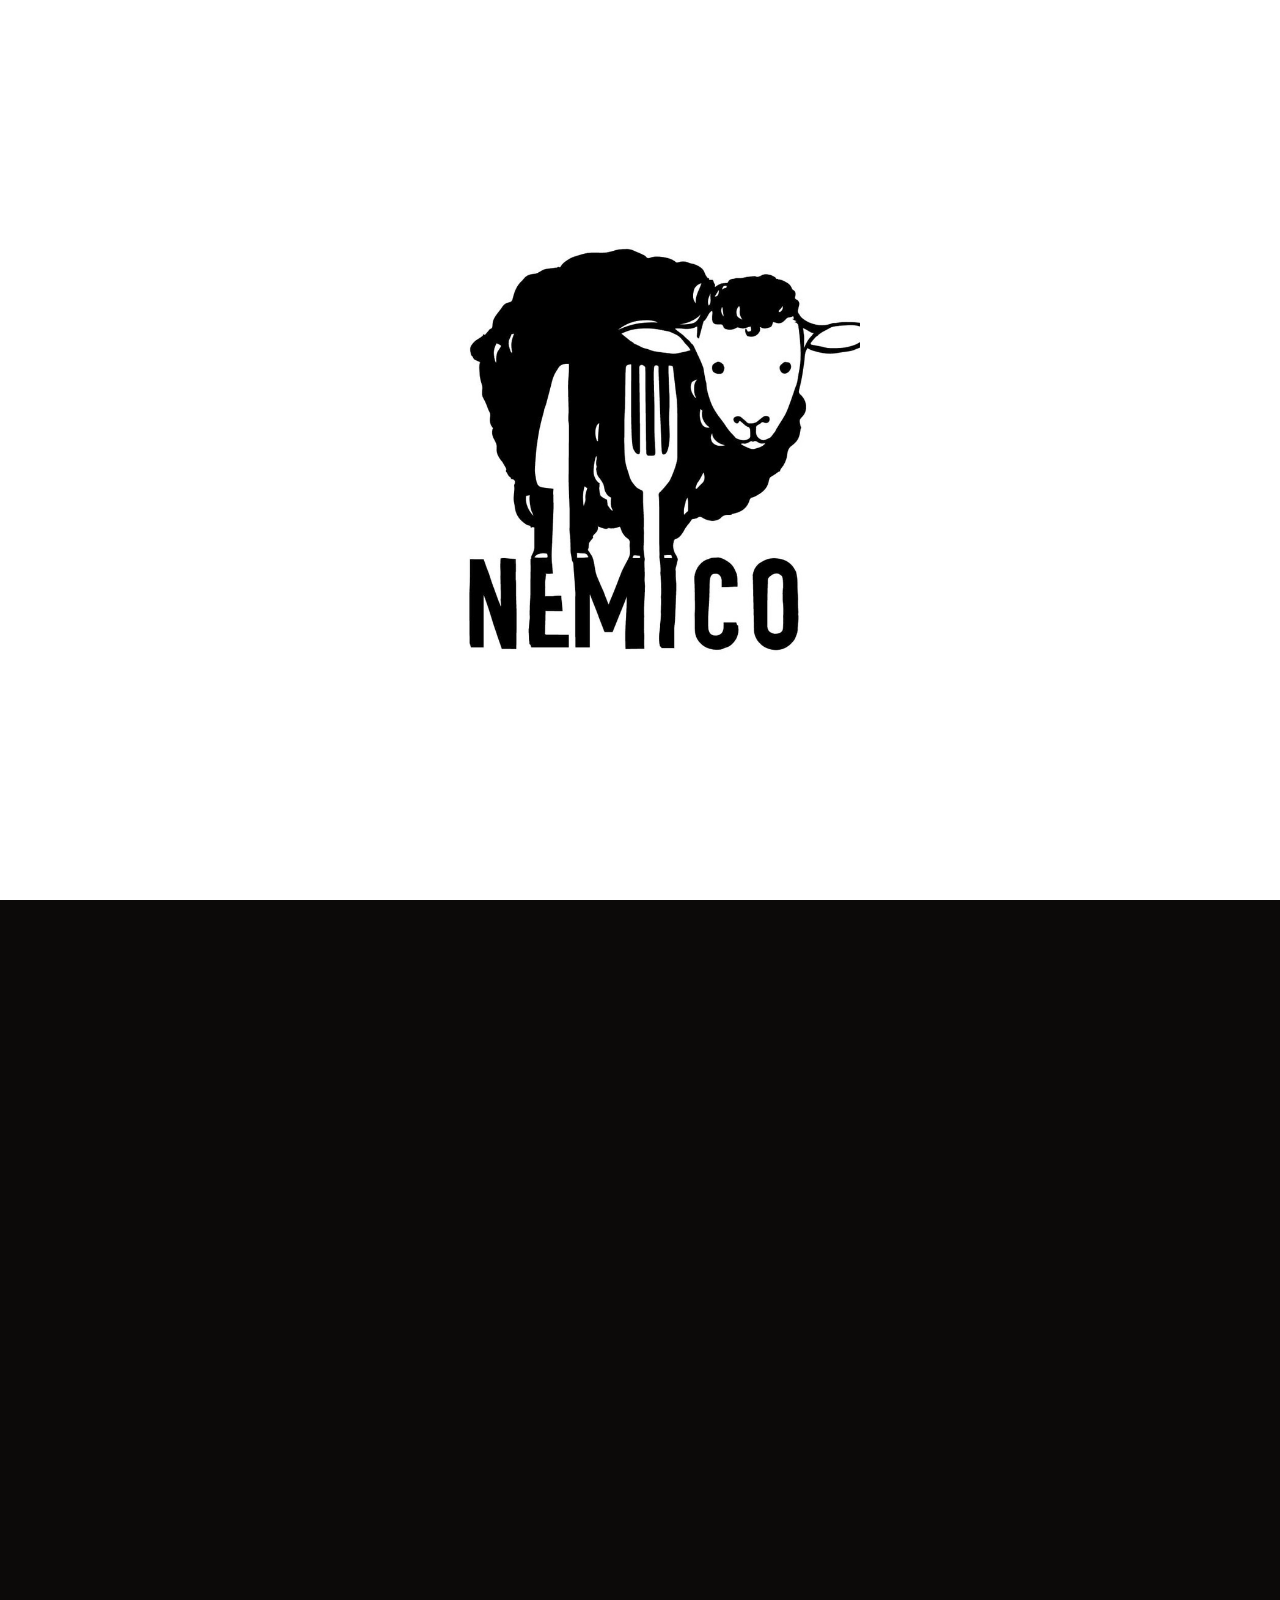
==== index.html @ 12a37dd4 "Limita orari prenotabili a 19:00-22:00 ogni 10 minuti Co-Authored-By: Claude Sonnet 5 <noreply@anthr" ====
<!DOCTYPE html>
<html lang="it" class="no-js">
<head>
<meta charset="UTF-8">
<meta name="viewport" content="width=device-width, initial-scale=1.0">
<title>Il Nemico · Trattoria e griglia a Cartigliano (VI)</title>
<meta name="description" content="Il Nemico, trattoria e bar a Cartigliano (VI). Carne alla griglia, arrosticini abruzzesi e il gin artigianale Ferrucchio. Via Torino 3.">
<meta property="og:title" content="Il Nemico · Cartigliano (VI)">
<meta property="og:description" content="Fuoco, carne e arrosticini abruzzesi. La trattoria Il Nemico a Cartigliano.">
<meta property="og:image" content="img/hero-tomahawk.jpg">
<meta property="og:type" content="website">
<meta name="theme-color" content="#0c0a09">
<link rel="icon" href="img/logo.jpg">
<link rel="preload" href="fonts/BebasNeue-Regular.woff2" as="font" type="font/woff2" crossorigin>
<link rel="preload" href="fonts/WorkSans-Variable.woff2" as="font" type="font/woff2" crossorigin>
<link rel="preload" href="img/hero-tomahawk.jpg" as="image" fetchpriority="high">
<link rel="preload" href="img/logo.jpg" as="image" fetchpriority="high">
<link rel="stylesheet" href="css/style.css">
<script defer src="libs/gsap.min.js"></script>
<script defer src="libs/ScrollTrigger.min.js"></script>
<script defer src="libs/lenis.min.js"></script>
<script defer src="js/main.js"></script>
<noscript><style>#preloader{display:none}[data-reveal],[data-reveal-group]>*{opacity:1 !important;transform:none !important}</style></noscript>
<!-- Orari, rating e conteggio recensioni verificati sulla scheda Google Business il 14/08/2026 -->
<script type="application/ld+json">
{
  "@context": "https://schema.org",
  "@type": "Restaurant",
  "name": "Il Nemico",
  "alternateName": "Bar da Fernando",
  "servesCuisine": "Griglia, carne, arrosticini abruzzesi",
  "telephone": "+39 0424 829984",
  "address": {
    "@type": "PostalAddress",
    "streetAddress": "Via Torino 3",
    "addressLocality": "Cartigliano",
    "postalCode": "36050",
    "addressRegion": "VI",
    "addressCountry": "IT"
  },
  "openingHoursSpecification": [
    { "@type": "OpeningHoursSpecification", "dayOfWeek": "Tuesday", "opens": "10:00", "closes": "21:00" },
    { "@type": "OpeningHoursSpecification", "dayOfWeek": ["Wednesday","Thursday","Friday","Saturday"], "opens": "10:00", "closes": "24:00" },
    { "@type": "OpeningHoursSpecification", "dayOfWeek": "Sunday", "opens": "11:00", "closes": "17:00" }
  ],
  "aggregateRating": {
    "@type": "AggregateRating",
    "ratingValue": "4.5",
    "reviewCount": "409"
  },
  "sameAs": [
    "https://www.instagram.com/lo_nemico/",
    "https://www.facebook.com/p/Trattoria-da-Fernando-100046448567103/"
  ]
}
</script>
</head>
<body>

<div id="preloader" aria-hidden="true">
  <div class="preloader-color"></div>
  <img class="preloader-logo" src="img/logo.jpg" alt="">
</div>
<script src="js/loader.js"></script>

<header class="site-header">
  <a class="brand" href="#top" aria-label="Il Nemico, home">
    <img src="img/logo.jpg" alt="Logo Il Nemico" width="38" height="38">
    <span class="brand-name">Il Nemico</span>
  </a>
  <button class="nav-toggle" aria-label="Apri menu" aria-expanded="false">
    <span></span><span></span><span></span>
  </button>
  <nav class="site-nav">
    <a href="#prenota">Prenota</a>
    <a href="#recensioni">Recensioni</a>
    <a href="#dove-siamo">Dove siamo</a>
    <a href="#ferrucchio">Ferrucchio Gin</a>
    <div class="site-nav-social">
      <a href="https://www.instagram.com/lo_nemico/" target="_blank" rel="noopener" aria-label="Instagram">
        <svg viewBox="0 0 24 24" aria-hidden="true"><path d="M12 2.2c3.2 0 3.6 0 4.9.07 1.2.06 2.4.32 3.3 1.2.9.9 1.16 2.1 1.22 3.3.06 1.3.07 1.7.07 4.9s0 3.6-.07 4.9c-.06 1.2-.32 2.4-1.22 3.3-.9.9-2.1 1.16-3.3 1.22-1.3.06-1.7.07-4.9.07s-3.6 0-4.9-.07c-1.2-.06-2.4-.32-3.3-1.22-.9-.9-1.16-2.1-1.22-3.3C2.5 15.6 2.5 15.2 2.5 12s0-3.6.07-4.9c.06-1.2.32-2.4 1.22-3.3.9-.9 2.1-1.16 3.3-1.22C8.4 2.2 8.8 2.2 12 2.2zm0 1.8c-3.14 0-3.5 0-4.74.07-1 .05-1.9.24-2.6.94-.7.7-.89 1.6-.94 2.6C3.6 8.5 3.6 8.86 3.6 12s0 3.5.07 4.74c.05 1 .24 1.9.94 2.6.7.7 1.6.89 2.6.94 1.24.06 1.6.07 4.74.07s3.5 0 4.74-.07c1-.05 1.9-.24 2.6-.94.7-.7.89-1.6.94-2.6.06-1.24.07-1.6.07-4.74s0-3.5-.07-4.74c-.05-1-.24-1.9-.94-2.6-.7-.7-1.6-.89-2.6-.94C15.5 4 15.14 4 12 4zm0 3.5a4.5 4.5 0 1 1 0 9 4.5 4.5 0 0 1 0-9zm0 1.8a2.7 2.7 0 1 0 0 5.4 2.7 2.7 0 0 0 0-5.4zm5.7-2a1.05 1.05 0 1 1-2.1 0 1.05 1.05 0 0 1 2.1 0z"/></svg>
      </a>
      <a href="https://www.facebook.com/p/Trattoria-da-Fernando-100046448567103/" target="_blank" rel="noopener" aria-label="Facebook">
        <svg viewBox="0 0 24 24" aria-hidden="true"><path d="M13.5 21.5v-8.2h2.75l.41-3.2h-3.16V8.02c0-.93.26-1.56 1.6-1.56h1.7V3.6c-.3-.04-1.3-.13-2.47-.13-2.44 0-4.12 1.49-4.12 4.22v2.4H7.5v3.2h2.72v8.2h3.28z"/></svg>
      </a>
    </div>
    <a class="btn btn-red" href="#prenota">Prenota</a>
  </nav>
</header>

<main id="top">

  <!-- ============ HERO + PRENOTAZIONE ============ -->
  <div class="hero-pin">
    <section class="hero">
      <div class="hero-layer hero-layer-a" aria-hidden="true"></div>

      <div class="hero-prenota" id="prenota">
        <div class="hero-prenota-head" data-reveal>
          <span class="eyebrow">Via Torino 3 · Cartigliano (VI)</span>
          <h1>Trattoria Il Nemico</h1>
          <p>Griglia viva, arrosticini abruzzesi, niente fronzoli. Solo sostanza, come dev'essere.</p>
        </div>

        <div class="hero-prenota-grid">
          <form class="prenota-form" data-reveal>
            <div class="field">
              <label for="f-nome">Nome e cognome</label>
              <input id="f-nome" name="Nome" type="text" required>
            </div>
            <div class="field">
              <label for="f-tel">Telefono</label>
              <input id="f-tel" name="Telefono" type="tel" required>
            </div>
            <div class="field">
              <label for="f-data">Data</label>
              <input id="f-data" name="Data" type="date" required>
            </div>
            <div class="field">
              <label for="f-ora">Ora</label>
              <select id="f-ora" name="Ora" required>
                <option value="" disabled selected>Scegli l'ora</option>
                <option value="19:00">19:00</option>
                <option value="19:10">19:10</option>
                <option value="19:20">19:20</option>
                <option value="19:30">19:30</option>
                <option value="19:40">19:40</option>
                <option value="19:50">19:50</option>
                <option value="20:00">20:00</option>
                <option value="20:10">20:10</option>
                <option value="20:20">20:20</option>
                <option value="20:30">20:30</option>
                <option value="20:40">20:40</option>
                <option value="20:50">20:50</option>
                <option value="21:00">21:00</option>
                <option value="21:10">21:10</option>
                <option value="21:20">21:20</option>
                <option value="21:30">21:30</option>
                <option value="21:40">21:40</option>
                <option value="21:50">21:50</option>
                <option value="22:00">22:00</option>
              </select>
            </div>
            <div class="field">
              <label for="f-persone">Numero di persone</label>
              <input id="f-persone" name="Persone" type="number" min="1" max="30" required>
            </div>
            <div class="field">
              <label>Preferenza tavolo</label>
              <div class="radio-row">
                <label><input type="radio" name="Preferenza tavolo" value="Dentro" checked> Dentro</label>
                <label><input type="radio" name="Preferenza tavolo" value="Fuori"> Fuori</label>
                <label><input type="radio" name="Preferenza tavolo" value="Indifferente"> Indifferente</label>
              </div>
            </div>
            <div class="field-full consent-field">
              <label class="consent-row">
                <input type="checkbox" name="Consenso privacy" value="Acconsento" required>
                <span>Acconsento al trattamento dei miei dati personali per la gestione della prenotazione, come indicato nella <a href="privacy.html" target="_blank" rel="noopener">Privacy Policy</a>.</span>
              </label>
            </div>
            <div class="field-full prenota-submit">
              <button class="btn btn-red" type="submit">Prenota su WhatsApp</button>
              <p class="prenota-hint">Si aprirà WhatsApp con il messaggio già scritto: dovrai solo premere Invia per confermare col titolare.</p>
              <p class="form-feedback" role="status" aria-live="polite"></p>
            </div>
          </form>

          <figure class="hero-prenota-photo" data-reveal>
            <img src="img/hero-prenota-bn.jpg" alt="Il Nemico alla griglia, tra fumo e brace" loading="lazy">
          </figure>
        </div>
      </div>
    </section>
  </div>

  <!-- ============ VIDEO TITOLARE ============ -->
  <section class="titolare-video" id="titolare-video" aria-label="Video del titolare de Il Nemico">
    <video src="video/titolare.mp4" controls playsinline preload="metadata" aria-label="Thomas, il titolare de Il Nemico, alla griglia"></video>
  </section>

  <!-- ============ LA NOSTRA SPECIALITÀ ============ -->
  <section class="section section-alt" id="specialita">
    <div class="wrap">
      <div class="section-head section-head-center" data-reveal>
        <h2>La nostra specialità</h2>
      </div>
    </div>
    <div class="specialita-cards">
      <figure class="spec-card fan-left">
        <img src="img/arrosticini-foil.jpg" alt="Arrosticini abruzzesi alla brace" loading="lazy">
        <figcaption>Arrosticini abruzzesi</figcaption>
      </figure>
      <figure class="spec-card spec-card-center">
        <img src="img/porchetta-crop.webp" alt="Porchetta servita da Il Nemico" loading="lazy">
        <figcaption>Porchetta</figcaption>
      </figure>
      <figure class="spec-card fan-right">
        <img src="img/bistecca.jpg" alt="Bistecca alla griglia da Il Nemico" loading="lazy">
        <figcaption>Bistecca alla griglia</figcaption>
      </figure>
    </div>
  </section>

  <div class="section-divider" aria-hidden="true"><span></span></div>

  <!-- ============ RECENSIONI ============ -->
  <section class="section section-alt" id="recensioni">
    <div class="wrap">
      <div class="section-head" data-reveal>
        <span class="eyebrow">Dicono di noi</span>
        <h2>Chi è venuto, non ha dubbi.</h2>
        <div class="rating-badges">
          <span class="rating-badge"><strong>4,5</strong> su Google</span>
          <span class="rating-badge rating-badge-count">409 recensioni su Google</span>
        </div>
      </div>
    </div>
    <div class="reviews-marquee">
      <div class="reviews-track" data-marquee-track>
        <article class="review-card">
          <div class="stars" aria-label="5 su 5">★★★★★</div>
          <p>Da Fernando si va da consapevoli. Cibo buono, servizio adeguato, locale semplice. Bella serata, arrosticini ottimi!</p>
          <div class="who">Paolo S.</div>
        </article>
        <article class="review-card">
          <div class="stars" aria-label="5 su 5">★★★★★</div>
          <p>Qualità prezzo ottima, carne buonissima, ambiente bello. Un po' spartano ma ha il suo fascino. Ci tornerò sicuramente.</p>
          <div class="who">Andrea Menegat</div>
        </article>
        <article class="review-card">
          <div class="stars" aria-label="5 su 5">★★★★★</div>
          <p>Un ambiente vintage, ma ciò che conta è la sostanza. Arrosticini di pecora ottimi e porchetta squisita!!! Un ottimo rapporto fra qualità e prezzo.</p>
          <div class="who">Mac Sceolan</div>
        </article>
        <article class="review-card">
          <div class="stars" aria-label="4 su 5">★★★★☆</div>
          <p>Personale molto gentile e servizio veloce. Arrosticini davvero fenomenali, carne e contorni di qualità e cotti magistralmente.</p>
          <div class="who">Lady Daryo</div>
        </article>
        <article class="review-card">
          <div class="stars" aria-label="5 su 5">★★★★★</div>
          <p>Cibo ottimo, cucinato a regola d'arte, arrosticini speciali. Ambiente senza pretese, semplice. Da provare.</p>
          <div class="who">Veronica Frasca</div>
        </article>
        <article class="review-card">
          <div class="stars" aria-label="5 su 5">★★★★★</div>
          <p>Arrosticini favolosi e ottima porchetta, tutte specialità abruzzesi, il tutto accompagnato da un rabosello fantastico.</p>
          <div class="who">Antonio Andretta</div>
        </article>
        <article class="review-card">
          <div class="stars" aria-label="5 su 5">★★★★★</div>
          <p>Da Fernando, «il nemico»: gustosi arrosticini abruzzesi e squisita porchetta! Fernando è diventato un'icona per la sua simpatia, simbolo dell'integrazione culturale e della buona cucina tipica.</p>
          <div class="who">Attilio Esposito</div>
        </article>
        <article class="review-card">
          <div class="stars" aria-label="4 su 5">★★★★☆</div>
          <p>Ottimi arrosticini direttamente dall'Abruzzo. Da esperto in materia mi hanno pienamente soddisfatto. Buone anche le bruschette per antipasto.</p>
          <div class="who">Riccardo Bonotto</div>
        </article>
      </div>
    </div>
  </section>

  <!-- ============ DOVE SIAMO ============ -->
  <section class="section section-alt" id="dove-siamo">
    <div class="wrap">
      <div class="section-head section-head-center" data-reveal>
        <span class="eyebrow">Dove siamo</span>
        <h2>Vieni a trovarci.</h2>
      </div>
      <div class="dovesiamo-grid">
        <div class="dovesiamo-info" data-reveal>
          <div>
            <ul class="contact-list">
              <li><span>Dove</span><span>Via Torino 3 · 36050 Cartigliano (VI)</span></li>
              <li><span>Telefono</span><span><a href="tel:+390424829984">0424 829984</a></span></li>
              <li><span>Cellulare</span><span><a href="tel:+393472417355">347 241 7355</a></span></li>
            </ul>
            <!-- Orari verificati sulla scheda Google Business il 14/08/2026. Il sabato di Ferragosto Google segnala "l'orario può variare": normale variazione da singola festività, non riflessa negli orari standard qui sotto. -->
            <ul class="hours-list">
              <li class="closed"><span>Lunedì</span><span>Chiuso</span></li>
              <li><span>Martedì</span><span>10:00–21:00</span></li>
              <li><span>Mercoledì – Sabato</span><span>10:00–24:00</span></li>
              <li><span>Domenica</span><span>11:00–17:00</span></li>
            </ul>
          </div>
          <div class="dovesiamo-social">
            <span class="dovesiamo-social-label">Seguici sui social</span>
            <div class="dovesiamo-social-links">
              <a class="social-link" href="https://www.instagram.com/lo_nemico/" target="_blank" rel="noopener">
                <svg viewBox="0 0 24 24" aria-hidden="true"><path d="M12 2.2c3.2 0 3.6 0 4.9.07 1.2.06 2.4.32 3.3 1.2.9.9 1.16 2.1 1.22 3.3.06 1.3.07 1.7.07 4.9s0 3.6-.07 4.9c-.06 1.2-.32 2.4-1.22 3.3-.9.9-2.1 1.16-3.3 1.22-1.3.06-1.7.07-4.9.07s-3.6 0-4.9-.07c-1.2-.06-2.4-.32-3.3-1.22-.9-.9-1.16-2.1-1.22-3.3C2.5 15.6 2.5 15.2 2.5 12s0-3.6.07-4.9c.06-1.2.32-2.4 1.22-3.3.9-.9 2.1-1.16 3.3-1.22C8.4 2.2 8.8 2.2 12 2.2zm0 1.8c-3.14 0-3.5 0-4.74.07-1 .05-1.9.24-2.6.94-.7.7-.89 1.6-.94 2.6C3.6 8.5 3.6 8.86 3.6 12s0 3.5.07 4.74c.05 1 .24 1.9.94 2.6.7.7 1.6.89 2.6.94 1.24.06 1.6.07 4.74.07s3.5 0 4.74-.07c1-.05 1.9-.24 2.6-.94.7-.7.89-1.6.94-2.6.06-1.24.07-1.6.07-4.74s0-3.5-.07-4.74c-.05-1-.24-1.9-.94-2.6-.7-.7-1.6-.89-2.6-.94C15.5 4 15.14 4 12 4zm0 3.5a4.5 4.5 0 1 1 0 9 4.5 4.5 0 0 1 0-9zm0 1.8a2.7 2.7 0 1 0 0 5.4 2.7 2.7 0 0 0 0-5.4zm5.7-2a1.05 1.05 0 1 1-2.1 0 1.05 1.05 0 0 1 2.1 0z"/></svg>
                @lo_nemico
              </a>
              <a class="social-link" href="https://www.facebook.com/p/Trattoria-da-Fernando-100046448567103/" target="_blank" rel="noopener">
                <svg viewBox="0 0 24 24" aria-hidden="true"><path d="M13.5 21.5v-8.2h2.75l.41-3.2h-3.16V8.02c0-.93.26-1.56 1.6-1.56h1.7V3.6c-.3-.04-1.3-.13-2.47-.13-2.44 0-4.12 1.49-4.12 4.22v2.4H7.5v3.2h2.72v8.2h3.28z"/></svg>
                Trattoria da Fernando
              </a>
            </div>
          </div>
        </div>
        <a class="map-shape" data-reveal href="https://www.google.com/maps/search/?api=1&query=Via+Torino+3,+36050+Cartigliano+VI" target="_blank" rel="noopener" aria-label="Apri la posizione de Il Nemico su Google Maps">
          <iframe
            src="https://maps.google.com/maps?q=Via+Torino+3,+36050+Cartigliano+VI&z=17&output=embed"
            title="Il Nemico a Cartigliano"
            loading="lazy"
            referrerpolicy="no-referrer-when-downgrade"
            aria-hidden="true"
            tabindex="-1"></iframe>
        </a>
      </div>
    </div>
  </section>

  <!-- ============ FERRUCCHIO GIN ============ -->
  <section class="section ferrucchio" id="ferrucchio">
    <div class="wrap ferrucchio-grid">
      <div class="ferrucchio-copy" data-reveal>
        <span class="eyebrow">Prodotto della casa</span>
        <h2>Ferrucchio Gin</h2>
        <p class="ferrucchio-tagline">Accendi il tuo desiderio.</p>
        <p>Il Gin dall'animo d'acciaio. Nato nel 2019 dalla passione di Thomas, il titolare de Il Nemico: un gin artigianale pensato per chi non si accontenta.</p>
        <p>Disponibile in bottiglia e in lattina pronta da bere, Gin Tonic già miscelato per chi ha fretta e non vuole rinunciare al gusto.</p>
        <div class="ferrucchio-badges">
          <span>EST. 2019</span>
          <span>Gin artigianale</span>
          <span>Anche in lattina</span>
        </div>
      </div>
      <figure class="ferrucchio-hero" data-reveal>
        <img src="img/ferrucchio-titolare-bn.jpg" alt="Thomas, il titolare de Il Nemico, con una bottiglia di gin Ferrucchio" loading="lazy">
      </figure>
    </div>
    <div class="wrap">
      <div class="ferrucchio-gallery">
        <div class="ferrucchio-gallery-row ferrucchio-gallery-row--top" data-reveal-group>
          <figure><img src="img/ferrucchio-giardino.jpg" alt="Gin Ferrucchio in giardino" loading="lazy"></figure>
          <figure><img src="img/ferrucchio-venezia.jpg" alt="Gin Ferrucchio a Venezia" loading="lazy"></figure>
          <figure><img src="img/ferrucchio-spiaggia.jpg" alt="Gin Ferrucchio in spiaggia" loading="lazy"></figure>
        </div>
        <div class="ferrucchio-gallery-row ferrucchio-gallery-row--bottom" data-reveal-group>
          <figure><img src="img/ferrucchio-tramonto.jpg" alt="Gin Ferrucchio al tramonto" loading="lazy"></figure>
          <figure><img src="img/ferrucchio-legno.jpg" alt="Dettaglio bottiglia Ferrucchio su legno" loading="lazy"></figure>
        </div>
      </div>
    </div>
  </section>

</main>

<!-- ============ FOOTER ============ -->
<footer class="site-footer">
  <div class="wrap">
    <div class="footer-grid">
      <a class="brand" href="#top">
        <img src="img/logo.jpg" alt="Il Nemico" width="48" height="48" loading="lazy">
      </a>
      <div class="footer-info">
        <strong>Il Nemico</strong><br>
        Via Torino 3 · 36050 Cartigliano (VI)<br>
        <a href="tel:+390424829984">0424 829984</a> · <a href="tel:+393472417355">347 241 7355</a>
      </div>
      <div class="footer-social">
        <a href="https://www.instagram.com/lo_nemico/" target="_blank" rel="noopener">Instagram</a>
        <a href="https://www.facebook.com/p/Trattoria-da-Fernando-100046448567103/" target="_blank" rel="noopener">Facebook</a>
      </div>
    </div>
    <div class="footer-legal">
      <span>Bar da Fernando di Tobioli Thomas</span>
      <span>P.IVA 04217860248</span>
      <span>Sede legale: Via Torino 3 · 36050 Cartigliano (VI)</span>
    </div>
    <div class="footer-bottom">
      <span>© Il Nemico · Cartigliano (VI)</span>
      <span>Trattoria, griglia e Ferrucchio Gin</span>
      <a href="privacy.html">Privacy Policy</a>
    </div>
  </div>
</footer>

</body>
</html>
---- css/style.css ----
/* ============================================================
   IL NEMICO — Cartigliano (VI)
   ============================================================ */

@font-face {
  font-family: 'Bebas Neue';
  src: url('../fonts/BebasNeue-Regular.woff2') format('woff2');
  font-weight: 400;
  font-style: normal;
  font-display: swap;
}
@font-face {
  font-family: 'Work Sans';
  src: url('../fonts/WorkSans-Variable.woff2') format('woff2');
  font-weight: 400;
  font-style: normal;
  font-display: swap;
}
@font-face {
  font-family: 'Work Sans';
  src: url('../fonts/WorkSans-Variable.woff2') format('woff2');
  font-weight: 500;
  font-style: normal;
  font-display: swap;
}
@font-face {
  font-family: 'Work Sans';
  src: url('../fonts/WorkSans-Variable.woff2') format('woff2');
  font-weight: 600;
  font-style: normal;
  font-display: swap;
}
@font-face {
  font-family: 'Work Sans';
  src: url('../fonts/WorkSans-Variable.woff2') format('woff2');
  font-weight: 700;
  font-style: normal;
  font-display: swap;
}

:root{
  --bg:#0c0a09;
  --bg-2:#161210;
  --bg-3:#1e1714;
  --ink:#f3ece2;
  --ink-dim:#b6aa9e;
  --red:#7a2420;
  --red-deep:#54180f;
  --red-bright:#a8362c;
  --gold:#b9925f;
  --gold-dim:#8a6c47;
  --line: rgba(243,236,226,.12);
  --display: 'Bebas Neue', 'Arial Narrow', sans-serif;
  --body: 'Work Sans', system-ui, sans-serif;
  --ease: cubic-bezier(.16,.84,.44,1);
}

*, *::before, *::after{ box-sizing: border-box; }
html{ scroll-behavior: auto; }
html.no-js .js-only{ display:none; }

body{
  margin:0;
  background: var(--bg);
  color: var(--ink);
  font-family: var(--body);
  font-weight: 400;
  line-height: 1.5;
  -webkit-font-smoothing: antialiased;
  overflow-x: hidden;
}

html.is-loading, html.is-loading body{ overflow: hidden; height: 100%; }

img, video{ max-width:100%; display:block; }
a{ color: inherit; text-decoration: none; }
ul{ list-style:none; margin:0; padding:0; }
h1,h2,h3,p{ margin:0; }

.wrap{
  width: min(1160px, 92vw);
  margin: 0 auto;
}

h1, h2, h3, .display{
  font-family: var(--display);
  font-weight: 400;
  letter-spacing: .01em;
  line-height: .96;
  text-transform: uppercase;
}

.eyebrow{
  display:inline-block;
  font-family: var(--body);
  font-weight: 600;
  font-size: .78rem;
  letter-spacing: .16em;
  text-transform: uppercase;
  color: var(--gold);
  margin-bottom: .9em;
}

.section{ padding: clamp(4.5rem, 9vw, 8rem) 0; position: relative; }
.section-alt{ background: var(--bg-2); }

.section-head{ max-width: 46rem; margin-bottom: clamp(2rem, 5vw, 3.5rem); }
.section-head-center{ margin-left:auto; margin-right:auto; text-align:center; }
.section-head h2{ font-size: clamp(2.2rem, 5.5vw, 3.6rem); }
.section-head p{ color: var(--ink-dim); margin-top: .8em; font-size: 1.05rem; }

/* ============ BOTTONI ============ */
.btn{
  display:inline-flex;
  align-items:center;
  gap:.5em;
  padding: .95em 1.8em;
  border-radius: 999px;
  font-family: var(--body);
  font-weight: 600;
  font-size: .95rem;
  letter-spacing: .02em;
  border: 1px solid var(--line);
  color: var(--ink);
  transition: transform .35s var(--ease), background-color .35s var(--ease), border-color .35s var(--ease);
}
.btn:hover{ transform: translateY(-2px); border-color: var(--ink-dim); }
.btn-red{
  background: var(--red);
  border-color: var(--red);
}
.btn-red:hover{ background: var(--red-bright); border-color: var(--red-bright); }

/* ============ PRELOADER ============ */
#preloader{
  position: fixed; inset:0; z-index: 999;
  display:flex; align-items:center; justify-content:center;
  background: var(--bg);
  transition: opacity .6s var(--ease), visibility .6s var(--ease);
}
#preloader.is-hidden{ opacity:0; visibility:hidden; pointer-events:none; }
.preloader-color{
  position:absolute; inset:0;
  background-color: var(--red-deep);
}
.preloader-logo{
  position:relative;
  width: min(88vw, 440px);
  height: auto;
  mix-blend-mode: multiply;
}
html.no-js #preloader{ display:none; }

/* ============ HEADER ============ */
.site-header{
  position: fixed; top:0; left:0; right:0; z-index: 60;
  display:flex; align-items:center; justify-content:space-between;
  padding: 1.1rem clamp(1.2rem, 4vw, 3rem);
  background: linear-gradient(to bottom, rgba(12,10,9,.85), transparent);
}
.brand{ display:flex; align-items:center; gap:.6em; }
.brand img{ width:38px; height:38px; border-radius:50%; }
.brand-name{ font-family: var(--display); font-size:1.35rem; letter-spacing:.03em; }

.nav-toggle{
  display:none; flex-direction:column; gap:5px;
  background:none; border:0; cursor:pointer; z-index:70;
}
.nav-toggle span{ width:24px; height:2px; background: var(--ink); }

.site-nav{ display:flex; align-items:center; gap: clamp(1rem, 2.4vw, 1.8rem); }
.site-nav a{
  font-size: .88rem; font-weight:600; letter-spacing:.03em;
  color: var(--ink-dim);
  transition: color .3s var(--ease);
}
.site-nav a:hover{ color: var(--ink); }
.site-nav .btn{ padding:.7em 1.4em; font-size:.85rem; }
.site-nav-social{ display:flex; align-items:center; gap: .9rem; }
.site-nav-social a{ display:flex; color: var(--ink-dim); }
.site-nav-social a:hover{ color: var(--ink); }
.site-nav-social svg{ width:18px; height:18px; fill:currentColor; }

/* ============ HERO + PRENOTAZIONE ============ */
.hero-pin{ position: relative; overflow: hidden; }
.hero{
  position: relative; width:100%;
  overflow:hidden;
}
.hero-layer{
  position:absolute; inset:0;
  background-size: cover; background-position: center;
}
.hero-layer-a{ background-image: url('../img/hero-tomahawk.jpg'); }

.hero-prenota{
  position:relative; z-index:2;
  padding: clamp(7rem, 14vw, 9rem) clamp(1.2rem, 4vw, 3rem) clamp(4rem, 9vw, 6.5rem);
}
.hero-prenota::before{
  content:'';
  position:absolute; inset:0;
  background: linear-gradient(180deg, rgba(12,10,9,.9) 0%, rgba(12,10,9,.6) 35%, rgba(12,10,9,.93) 100%);
}
.hero-prenota-head{ position:relative; max-width: 46rem; margin: 0 auto clamp(2rem, 5vw, 3rem); text-align:center; }
.hero-prenota-head .eyebrow{ color: var(--gold); }
.hero-prenota-head h1{ font-size: clamp(2rem, 5vw, 3.2rem); color: var(--ink); }
.hero-prenota-head p{ color: var(--ink-dim); margin: 1em auto 0; max-width: 30rem; }
.hero-prenota-grid{
  position:relative;
  max-width: 1160px; margin: 0 auto;
  display:grid; grid-template-columns: minmax(0,1.15fr) minmax(0,.85fr); gap: clamp(2rem, 5vw, 3.5rem);
  align-items:stretch;
}
.hero-prenota-photo{ border-radius: 20px; overflow:hidden; margin:0; }
.hero-prenota-photo img{ width:100%; height:100%; object-fit: cover; }

form.prenota-form[hidden]{ display:none; }
form.prenota-form{
  display:grid; grid-template-columns: 1fr 1fr; gap: 1.1rem;
  min-width:0; width:100%;
  background: rgba(22,18,16,.55);
  backdrop-filter: blur(16px);
  -webkit-backdrop-filter: blur(16px);
  border: 1px solid var(--red);
  border-top: 2px solid var(--red);
  border-radius: 20px;
  padding: clamp(1.6rem, 3.4vw, 2.6rem);
  box-shadow: 0 24px 60px -24px rgba(0,0,0,.7);
}
.field{ display:flex; flex-direction:column; gap:.5em; min-width:0; }
.field-full{ grid-column: 1 / -1; }
.field input:not([type="radio"]):not([type="checkbox"]), .field select, .field textarea{ width:100%; max-width:100%; }
.field label{ font-size:.82rem; font-weight:800; letter-spacing:.04em; color: var(--ink); text-transform: uppercase; }
.field input:not([type="radio"]):not([type="checkbox"]), .field select, .field textarea{
  background: rgba(12,10,9,.55);
  border: 1px solid var(--red);
  border-radius: 10px;
  padding: .8em .9em;
  color: var(--ink);
  font-family: var(--body);
  font-size: .98rem;
  transition: border-color .25s var(--ease), background .25s var(--ease);
}
.field input:focus, .field select:focus, .field textarea:focus{
  outline: none; border-color: var(--gold); background: rgba(12,10,9,.75);
}
.field textarea{ resize: vertical; min-height: 5em; }
.radio-row{ display:flex; flex-wrap:wrap; row-gap:.6em; column-gap: 1.4em; margin-top:.2em; }
.radio-row label{
  display:flex; align-items:center; gap:.5em;
  font-size:.92rem; font-weight:500; text-transform:none; color: var(--ink);
}
.radio-row input[type="radio"]{
  width:1.05em; height:1.05em; flex:none; margin:0; accent-color: var(--gold);
}
.consent-field{ margin-top:.2em; }
.consent-row{
  display:flex; align-items:flex-start; gap:.7em;
  font-size: .84rem; font-weight:500; text-transform:none;
  color: var(--ink-dim); line-height:1.5; cursor:pointer;
}
.consent-row input[type="checkbox"]{
  width:1.15em; height:1.15em; flex:none; margin:.15em 0 0; accent-color: var(--gold);
}
.consent-row a{ color: var(--gold); text-decoration: underline; text-underline-offset: .2em; }
.consent-row a:hover{ color: var(--red-bright); }
.prenota-submit{
  display:flex; flex-direction:column; align-items:flex-start; gap:.6em;
}
.prenota-hint{
  color: var(--ink-dim); font-size:.84rem; font-weight:500; line-height:1.5;
}
/* ============ RECENSIONI ============ */
.rating-badges{ display:flex; flex-wrap:wrap; gap:.7em; margin-top: 1em; }
.rating-badge{
  display:inline-flex; align-items:center; gap:.4em;
  border:1px solid var(--line); border-radius:999px;
  padding:.5em 1em; font-size:.85rem; color: var(--ink-dim);
}
.rating-badge strong{ color: var(--gold); font-family: var(--display); font-size:1.1rem; }

.reviews-marquee{
  overflow:hidden;
  padding: .5rem 0;
  mask-image: linear-gradient(to right, transparent, black 6%, black 94%, transparent);
  -webkit-mask-image: linear-gradient(to right, transparent, black 6%, black 94%, transparent);
}
.reviews-track{
  display:flex; gap: 1.2rem;
  width: max-content;
  will-change: transform;
}
.review-card{
  width: min(78vw, 340px);
  flex: none;
  background: var(--bg-2);
  border: 1px solid var(--line);
  border-radius: 16px;
  padding: 1.6rem;
}
.review-card .stars{ color: var(--gold); letter-spacing:.1em; font-size: .95rem; }
.review-card p{ margin-top: .9em; color: var(--ink); font-size: .96rem; line-height:1.55; }
.review-card .who{ margin-top: 1em; font-size:.82rem; color: var(--ink-dim); font-weight:600; }

/* ============ VIDEO TITOLARE ============ */
.titolare-video{
  background: var(--bg);
  padding: clamp(2rem, 5vw, 3.5rem) clamp(1.2rem, 4vw, 3rem);
  display:flex; justify-content:center;
}
.titolare-video video{
  width:auto; max-width:100%;
  height: min(98vh, 896px);
  max-height: 98vh;
  border-radius: 20px;
  background:#000;
  box-shadow: 0 30px 80px -30px rgba(0,0,0,.75);
}
@media (max-width: 700px){
  .titolare-video{ padding:0; }
  .titolare-video video{
    width:100vw; max-width:100vw;
    height:100svh; max-height:none;
    object-fit: cover;
    border-radius:0; box-shadow:none;
  }
}

/* ============ LA NOSTRA SPECIALITÀ ============ */
.specialita-cards{
  display:flex; justify-content:center; align-items:flex-start;
  gap: clamp(1.2rem, 3.4vw, 2.6rem);
  flex-wrap:wrap;
  margin-top: clamp(2rem, 5vw, 3rem);
  position:relative; z-index:1;
}
.spec-card{
  background: var(--bg-3);
  padding: 10px 10px 0;
  border: 1px solid var(--line);
  border-radius: 14px;
  overflow:hidden;
  box-shadow: 0 18px 44px rgba(0,0,0,.45);
  width: min(320px, 62vw);
  transition: transform .45s cubic-bezier(.34,1.56,.64,1), box-shadow .45s ease;
}
.spec-card img{ width:100%; border-radius: 8px; aspect-ratio: 3/4; object-fit:cover; display:block; }
.spec-card figcaption{
  font-family: var(--display);
  letter-spacing: .02em;
  text-transform: uppercase;
  font-size: 1.15rem;
  text-align:center;
  padding: .75em 0;
  color: var(--gold);
}
.spec-card-center{ margin-top: 34px; }
.spec-card:hover{ transform: scale(1.05) rotate(0deg) !important; box-shadow: 0 26px 60px rgba(0,0,0,.6); z-index:2; }

/* ============ DIVISORE TRATTEGGIATO ============ */
.section-divider{ background: var(--bg-2); padding: clamp(1.6rem, 4vw, 2.6rem) 0; }
.section-divider span{
  display:block;
  width: min(1100px, 88%);
  margin: 0 auto;
  border-top: 3px dashed var(--red-bright);
  transform-origin: left center;
}
html.no-js .section-divider span{ transform:none; }

/* ============ FERRUCCHIO GIN ============ */
.ferrucchio{ background: var(--bg-3); border-top: 1px solid var(--line); border-bottom: 1px solid var(--line); }
.ferrucchio-grid{
  display:grid; grid-template-columns: 1fr .9fr; gap: clamp(2rem, 5vw, 4rem);
  align-items:center;
}
.ferrucchio .eyebrow{ color: var(--gold); }
.ferrucchio-copy h2{ font-size: clamp(2.6rem, 7vw, 4.2rem); color: var(--gold); }
.ferrucchio-tagline{ font-family: var(--display); font-size: 1.3rem; margin-top:.4em; color: var(--ink); }
.ferrucchio-copy p{ color: var(--ink-dim); margin-top: 1em; max-width: 30rem; }
.ferrucchio-badges{ display:flex; flex-wrap:wrap; gap:.6em; margin-top: 1.4em; }
.ferrucchio-badges span{
  border: 1px solid var(--gold-dim); color: var(--gold);
  border-radius: 999px; padding: .5em 1em; font-size: .78rem; letter-spacing:.08em; text-transform:uppercase;
}
.ferrucchio-hero{ border-radius: 18px; overflow:hidden; margin:0; }
.ferrucchio-hero img{ width:100%; aspect-ratio: 4/5; max-height: 34rem; object-fit: cover; object-position: 50% 12%; }

.ferrucchio-gallery{
  margin-top: clamp(2.5rem, 6vw, 4rem);
  display:flex; flex-direction:column; gap:.6rem;
}
.ferrucchio-gallery-row{ display:grid; gap:.6rem; }
.ferrucchio-gallery-row--top{ grid-template-columns: repeat(3, 1fr); }
.ferrucchio-gallery-row--bottom{ grid-template-columns: repeat(2, 1fr); }
.ferrucchio-gallery figure{ border-radius: 12px; overflow:hidden; margin:0; }
.ferrucchio-gallery img{ width:100%; height:100%; object-fit:cover; }
.ferrucchio-gallery-row--top figure{ aspect-ratio: 4/5; }
.ferrucchio-gallery-row--bottom figure{ aspect-ratio: 4/3; }

/* ============ SOCIAL LINKS ============ */
.social-link{
  display:flex; align-items:center; gap: .7em;
  font-family: var(--display); font-size: clamp(1.4rem, 3vw, 2rem);
  color: var(--ink);
  transition: color .3s var(--ease);
}
.social-link:hover{ color: var(--gold); }
.social-link svg{ width: 26px; height: 26px; fill: currentColor; }

/* ============ DOVE SIAMO ============ */
.dovesiamo-grid{
  display:grid; grid-template-columns: .85fr 1.15fr; gap: clamp(2rem, 5vw, 4rem);
  align-items:stretch;
}
.dovesiamo-info{ display:flex; flex-direction:column; justify-content:space-between; height:100%; }
.contact-list li{
  display:flex; justify-content:space-between; gap:1em;
  padding: .8em 0; border-bottom: 1px solid var(--line);
  font-size: .96rem;
}
.contact-list li span:first-child{ color: var(--ink-dim); }
.contact-list li span:last-child{ font-weight:600; text-align:right; }
.hours-list{ margin-top: 1.6rem; }
.hours-list li{
  display:flex; justify-content:space-between;
  padding: .6em 0; border-bottom: 1px solid var(--line);
  font-size: .92rem; color: var(--ink-dim);
}
.hours-list li.closed span:last-child{ color: var(--red-bright); font-weight:600; }
.dovesiamo-social{ margin-top: 2rem; padding-top: 1.8rem; border-top: 1px solid var(--line); }
.dovesiamo-social-label{
  display:block; font-size:.75rem; letter-spacing:.14em; text-transform:uppercase;
  color: var(--ink-dim); margin-bottom: 1em;
}
.dovesiamo-social-links{ display:flex; flex-wrap:wrap; gap: 1.6rem 2.4rem; }
.dovesiamo-social-links .social-link{ font-size: clamp(1.05rem, 2vw, 1.3rem); }
.dovesiamo-social-links .social-link svg{ width:22px; height:22px; }
.map-shape{
  position: relative;
  display:block;
  border-radius: 20px; overflow:hidden;
  border: 1px solid var(--line);
  aspect-ratio: 4/3.4;
  cursor: pointer;
}
.map-shape iframe{
  width:100%; height:100%; border:0;
  pointer-events: none;
}

/* ============ FOOTER ============ */
.site-footer{ padding: clamp(3rem, 6vw, 4.5rem) 0 2rem; }
.footer-grid{
  display:grid; grid-template-columns: auto 1fr auto; gap: 2rem; align-items:start;
  padding-bottom: 2rem; border-bottom: 1px solid var(--line);
}
.footer-info{ font-size: .92rem; color: var(--ink-dim); line-height:1.8; }
.footer-info strong{ color: var(--ink); font-family: var(--display); font-size:1.2rem; letter-spacing:.02em; }
.footer-social{ display:flex; flex-direction:column; gap:.6em; text-align:right; font-weight:600; }
.footer-legal{
  display:flex; flex-wrap:wrap; gap:.4em 1.4em;
  padding-top: 1.4rem; font-size:.76rem; color: var(--ink-dim); opacity:.75;
}
.footer-bottom{
  display:flex; justify-content:space-between; flex-wrap:wrap; gap:.5em 1.2em;
  padding-top: .9rem; font-size:.78rem; color: var(--ink-dim);
}
.footer-bottom a{ color: var(--ink-dim); text-decoration: underline; text-underline-offset:.2em; }
.footer-bottom a:hover{ color: var(--gold); }

/* ============ REVEAL UTILITIES ============ */
[data-reveal], [data-reveal-group] > *{
  opacity: 0;
  transform: translateY(28px);
}
html.no-js [data-reveal], html.no-js [data-reveal-group] > *{ opacity:1; transform:none; }

/* ============ RESPONSIVE ============ */
@media (max-width: 900px){
  .nav-toggle{ display:flex; }
  .site-nav{
    position: fixed; inset: 0 0 0 auto; width: min(78vw, 320px);
    background: var(--bg-2); flex-direction:column; align-items:flex-start;
    padding: 6rem 2rem 2rem; gap: 1.6rem;
    transform: translateX(100%); transition: transform .4s var(--ease);
  }
  .site-nav.is-open{ transform: translateX(0); }
  .hero-prenota-grid, .ferrucchio-grid, .dovesiamo-grid{ grid-template-columns: minmax(0,1fr); }
  .hero-prenota-photo img{ min-height: 16rem; }
  form.prenota-form{ grid-template-columns: minmax(0,1fr); }
  .radio-row{ flex-direction:column; row-gap:.75em; column-gap:0; }
  .radio-row label{ white-space:nowrap; }
  .footer-grid{ grid-template-columns: 1fr; text-align:left; }
  .footer-social{ text-align:left; }
  .specialita-cards{ gap: 22px; }
  .spec-card-center{ margin-top: 0; }
  .ferrucchio-gallery-row--top,
  .ferrucchio-gallery-row--bottom{ grid-template-columns: repeat(2, 1fr); }
  .ferrucchio-gallery figure{ aspect-ratio: 3/4; }
}

@media (prefers-reduced-motion: reduce){
  [data-reveal], [data-reveal-group] > *{ opacity:1 !important; transform:none !important; }
  .spec-card{ transform:none !important; }
  .section-divider span{ transform:none !important; }
}
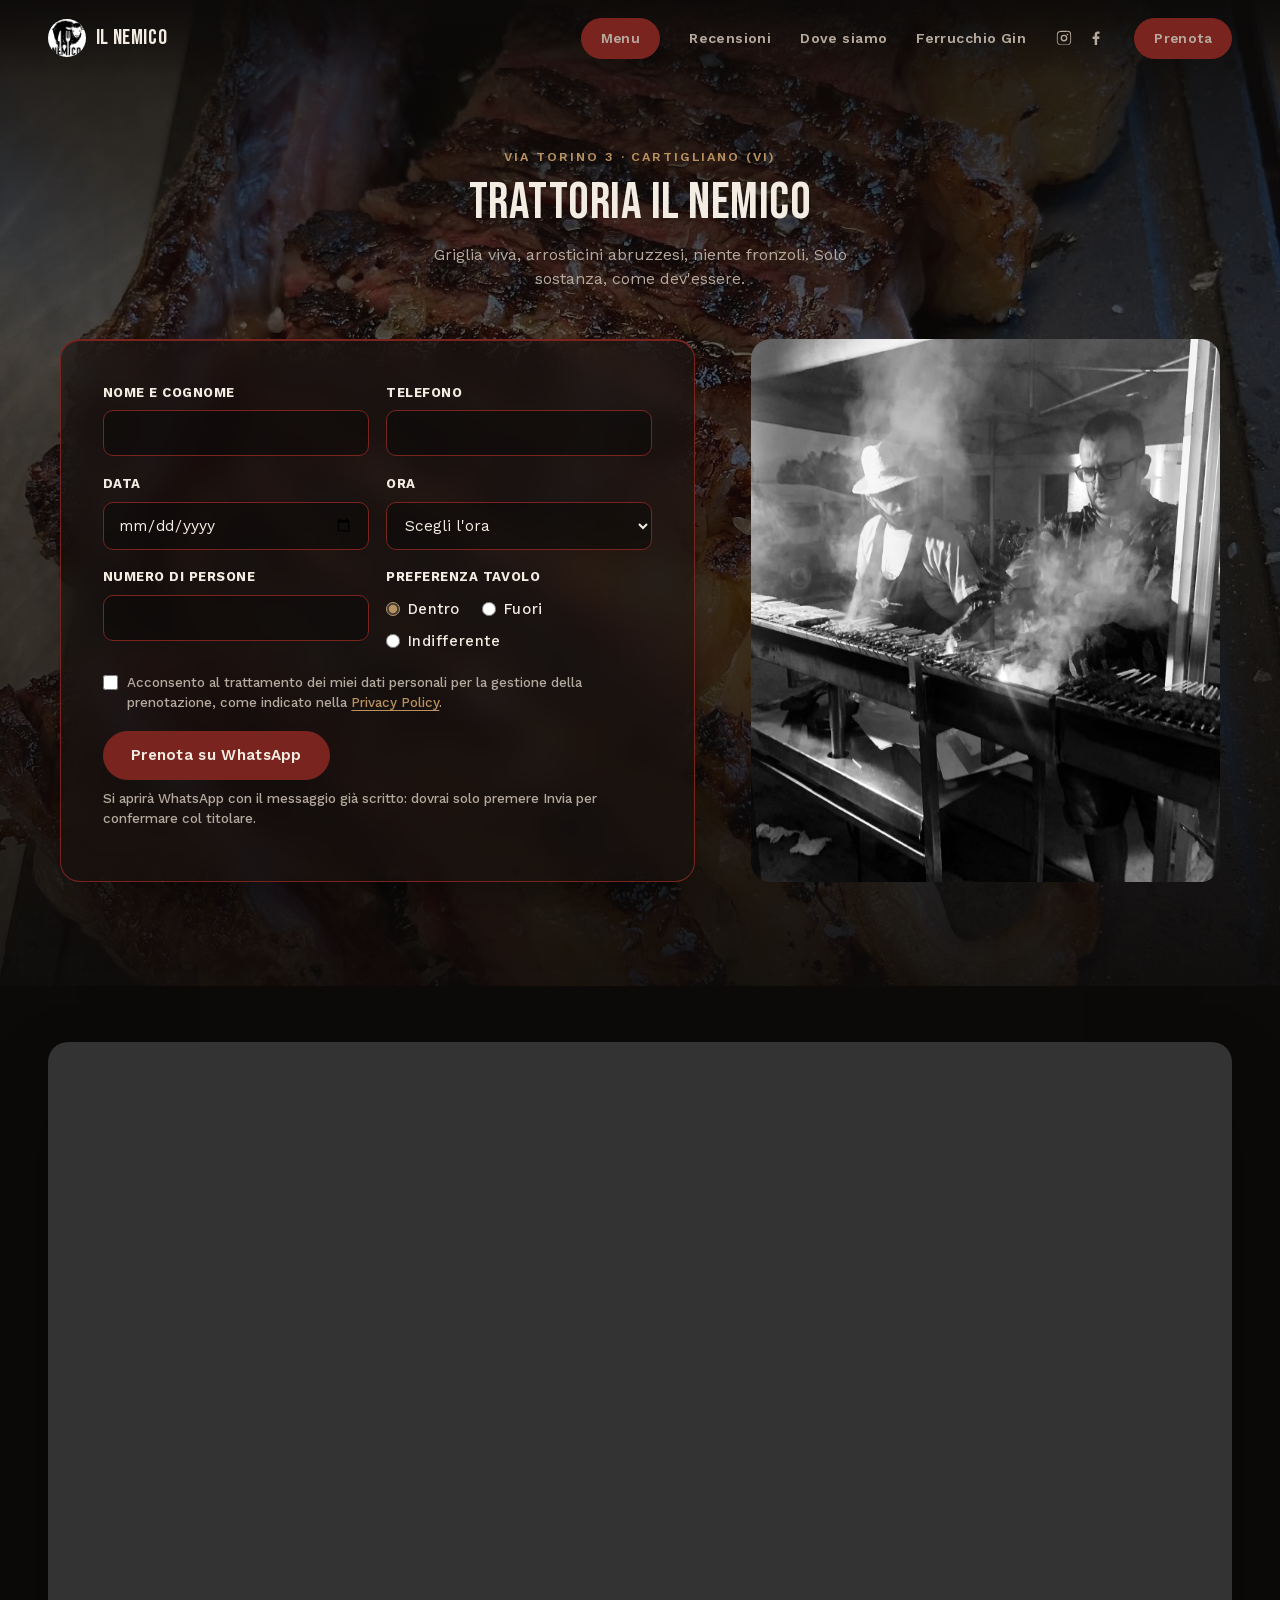
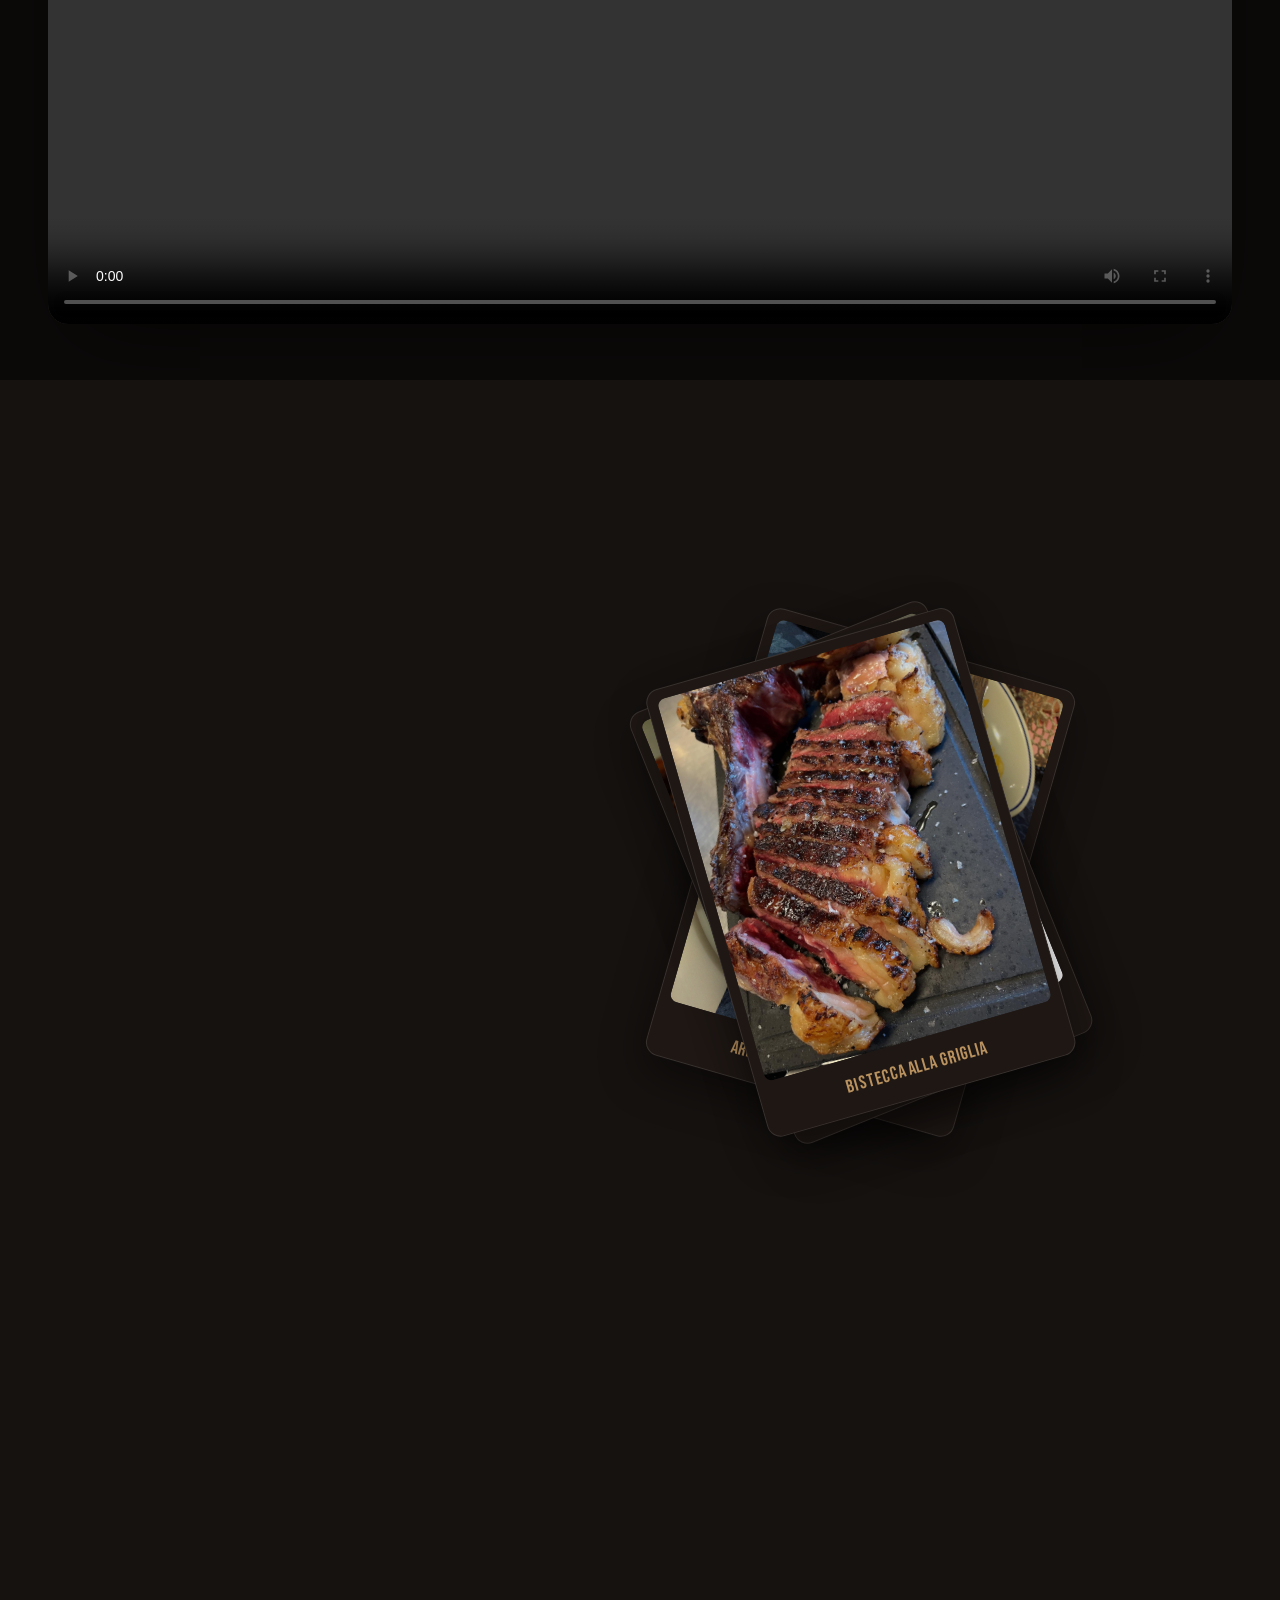
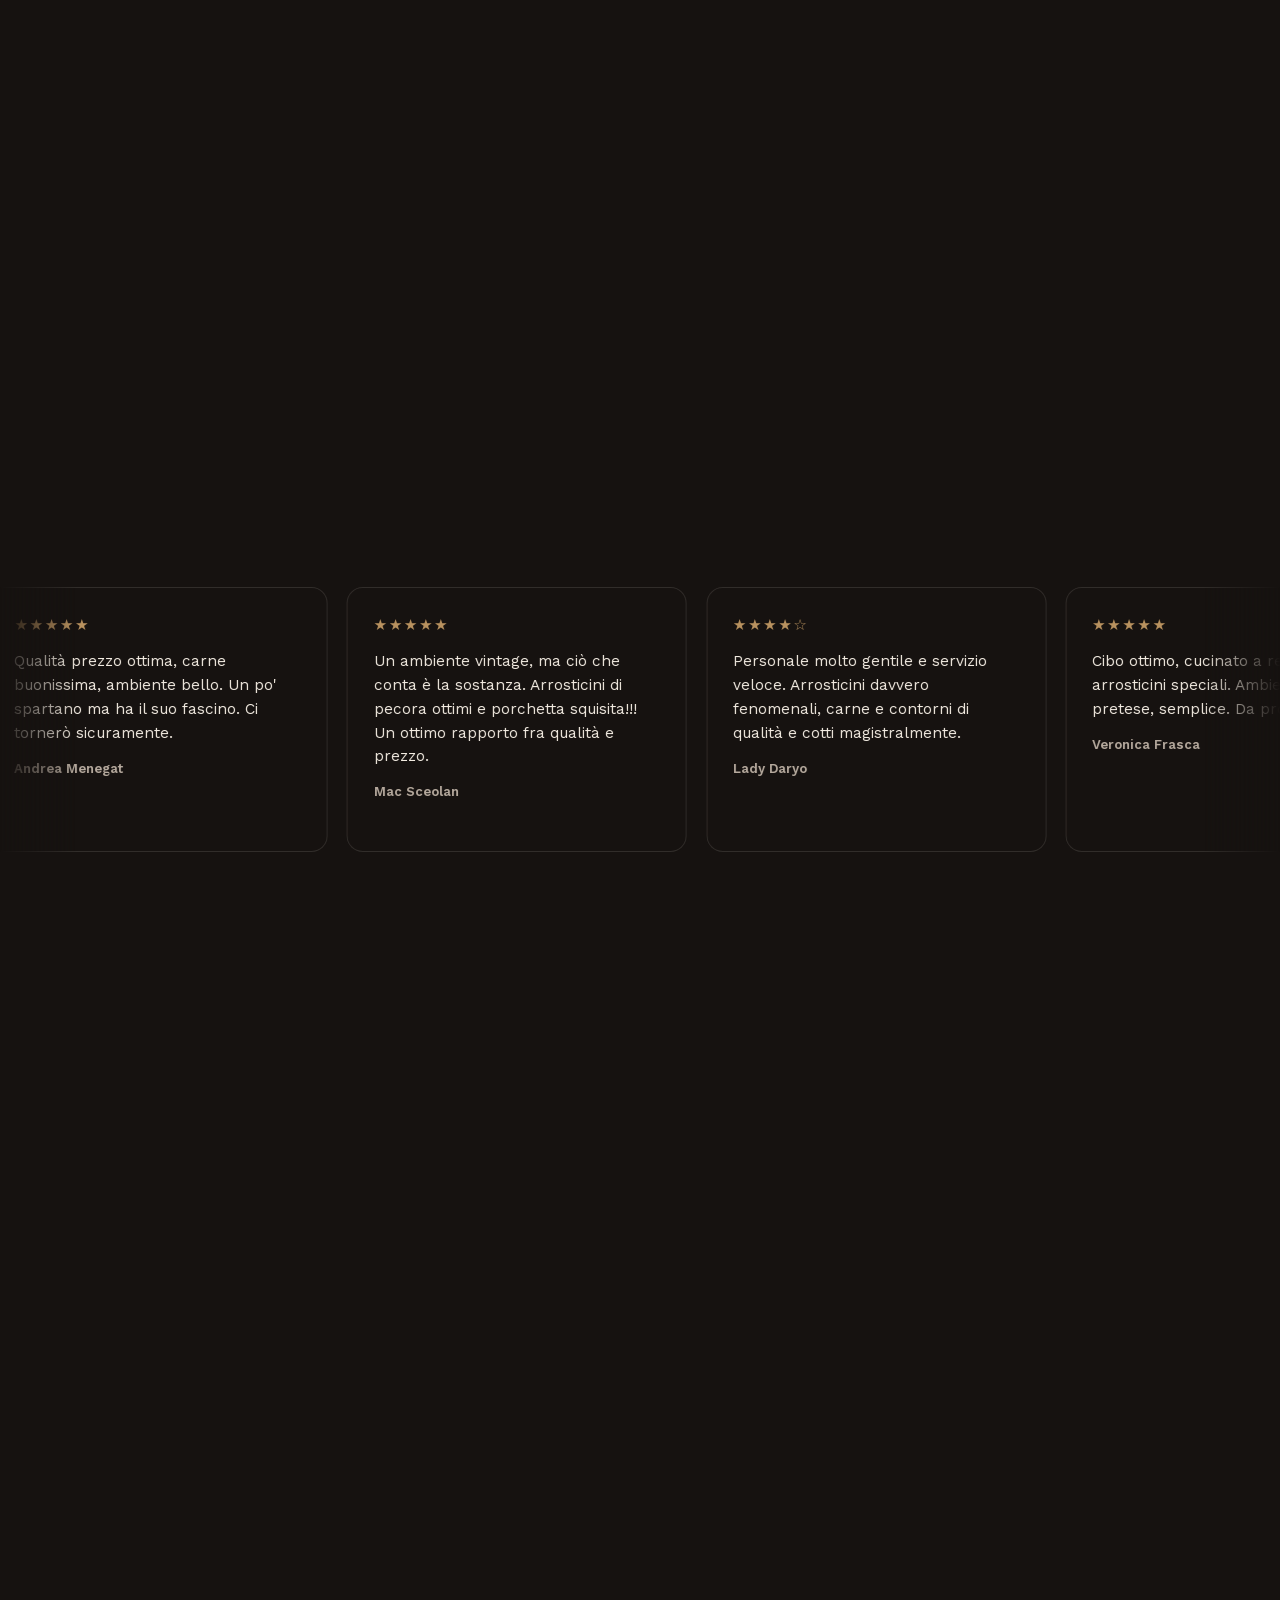
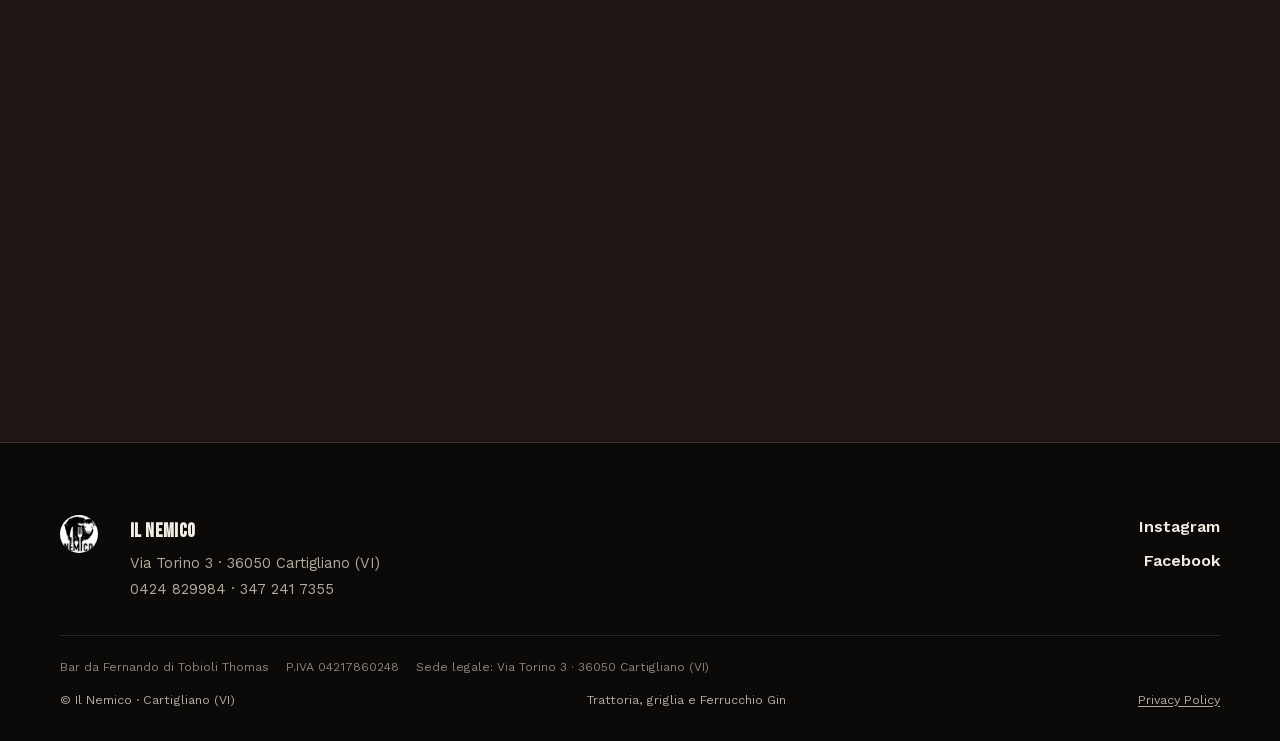
==== commit f76a9d6f: "Aggiunge pulsante Menu (PDF) nella navbar, stesso hover di Prenota Co-Authored-By: Claude Sonnet 5 <" ====
--- a/index.html
+++ b/index.html
@@ -72,7 +72,7 @@
     <span></span><span></span><span></span>
   </button>
   <nav class="site-nav">
-    <a href="#prenota">Prenota</a>
+    <a class="btn btn-red" href="menu.pdf" target="_blank" rel="noopener">Menu</a>
     <a href="#recensioni">Recensioni</a>
     <a href="#dove-siamo">Dove siamo</a>
     <a href="#ferrucchio">Ferrucchio Gin</a>
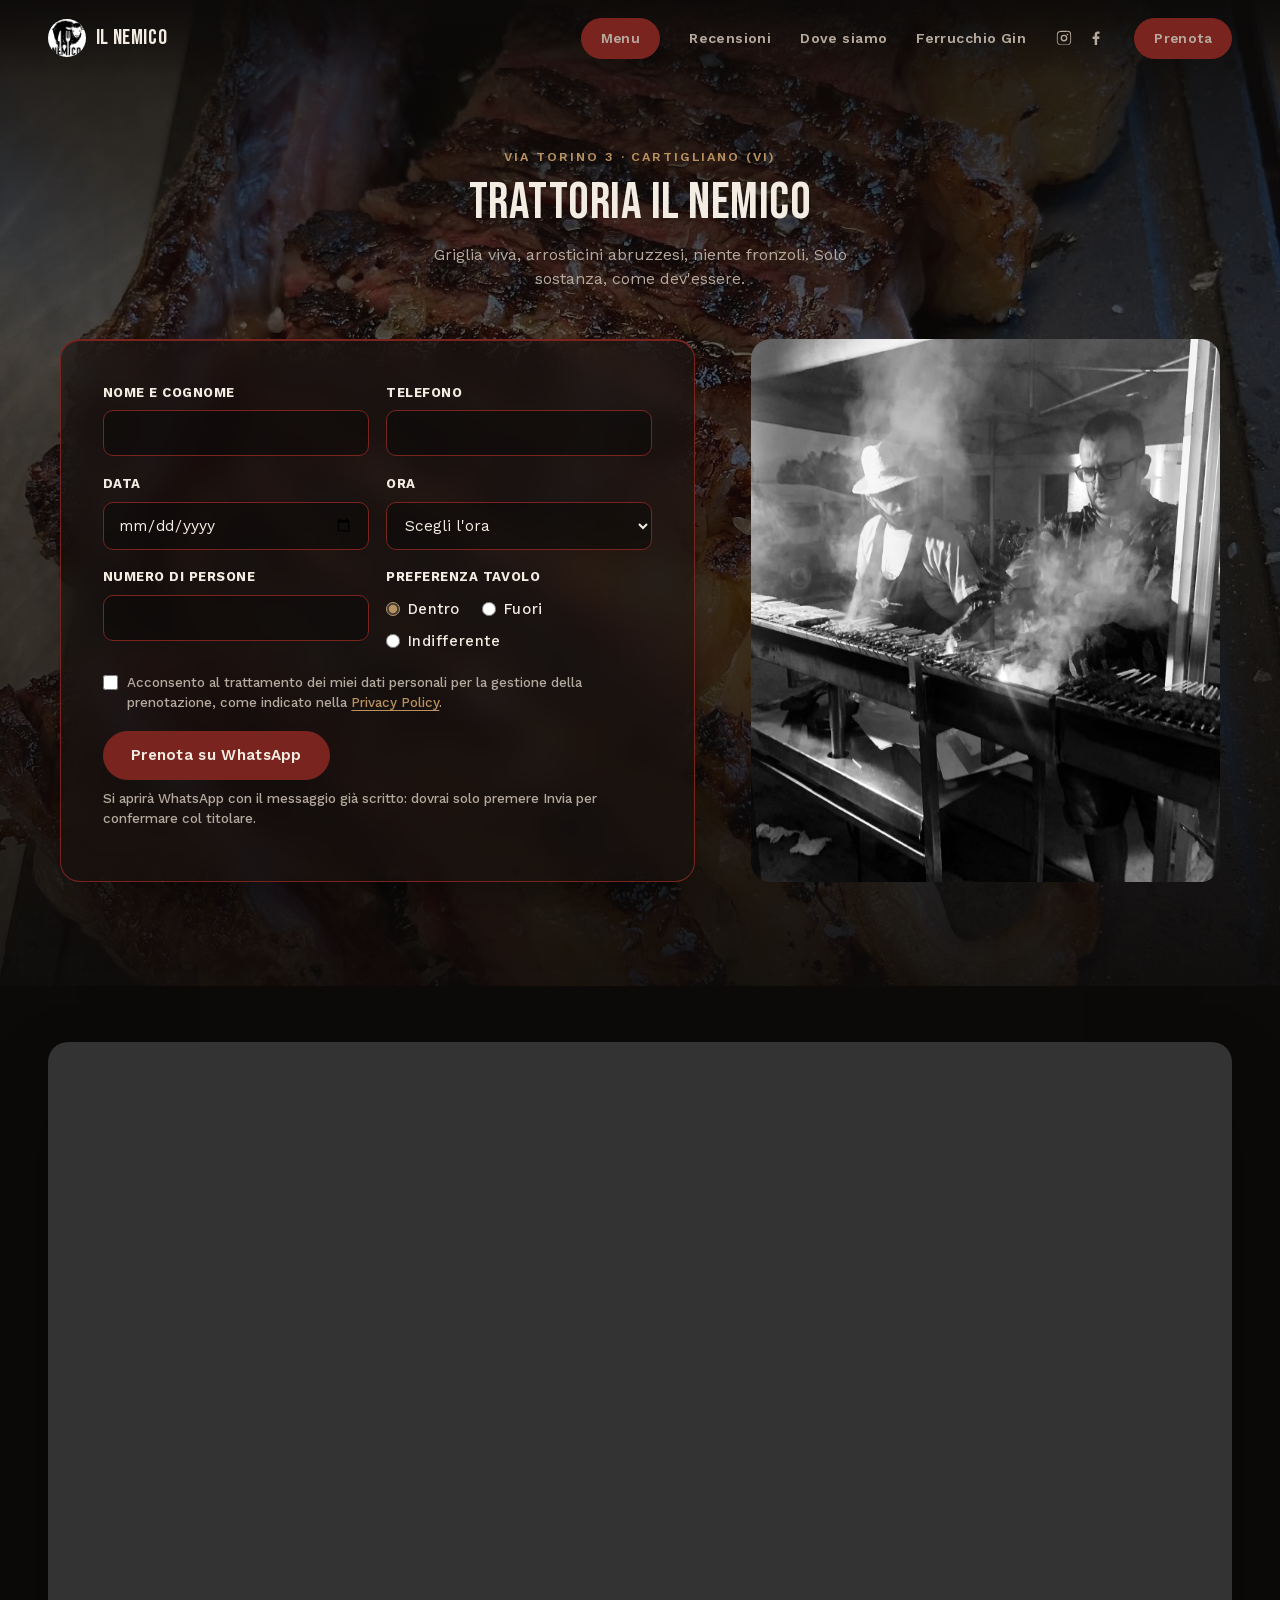
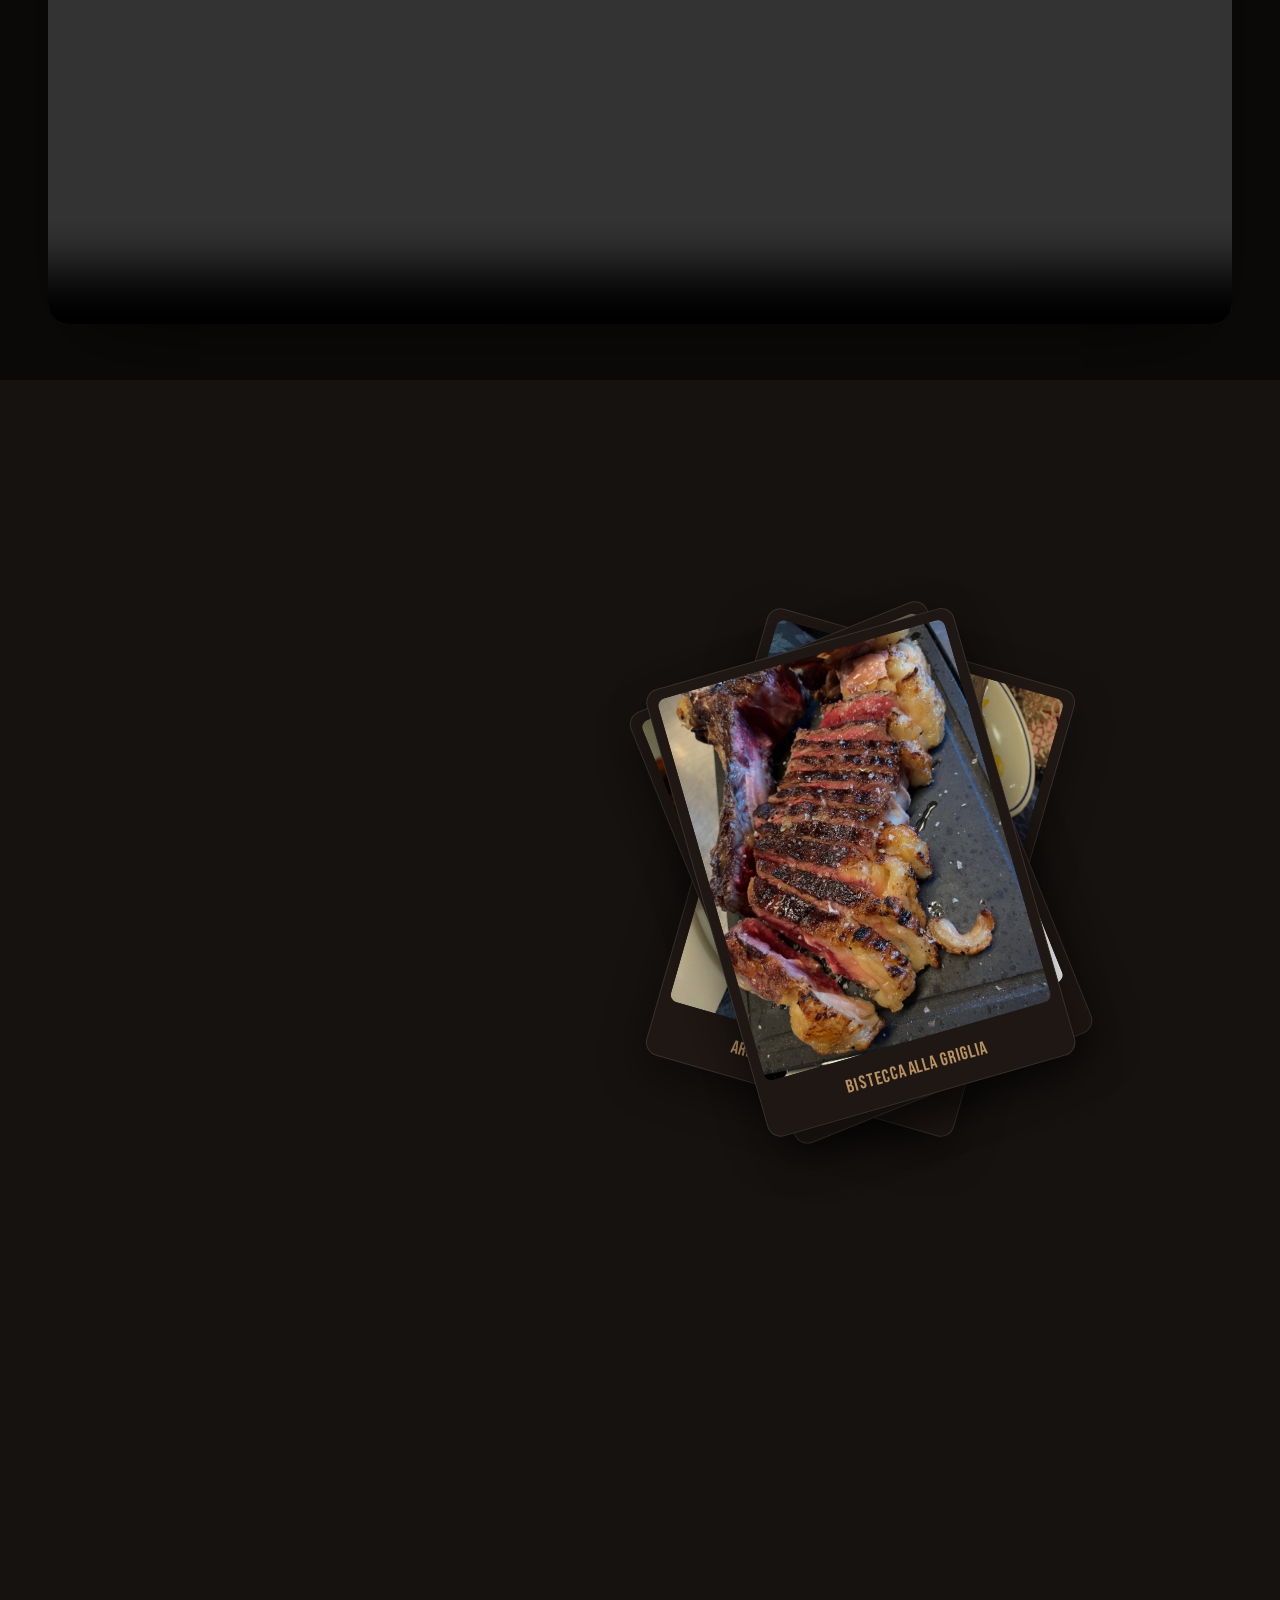
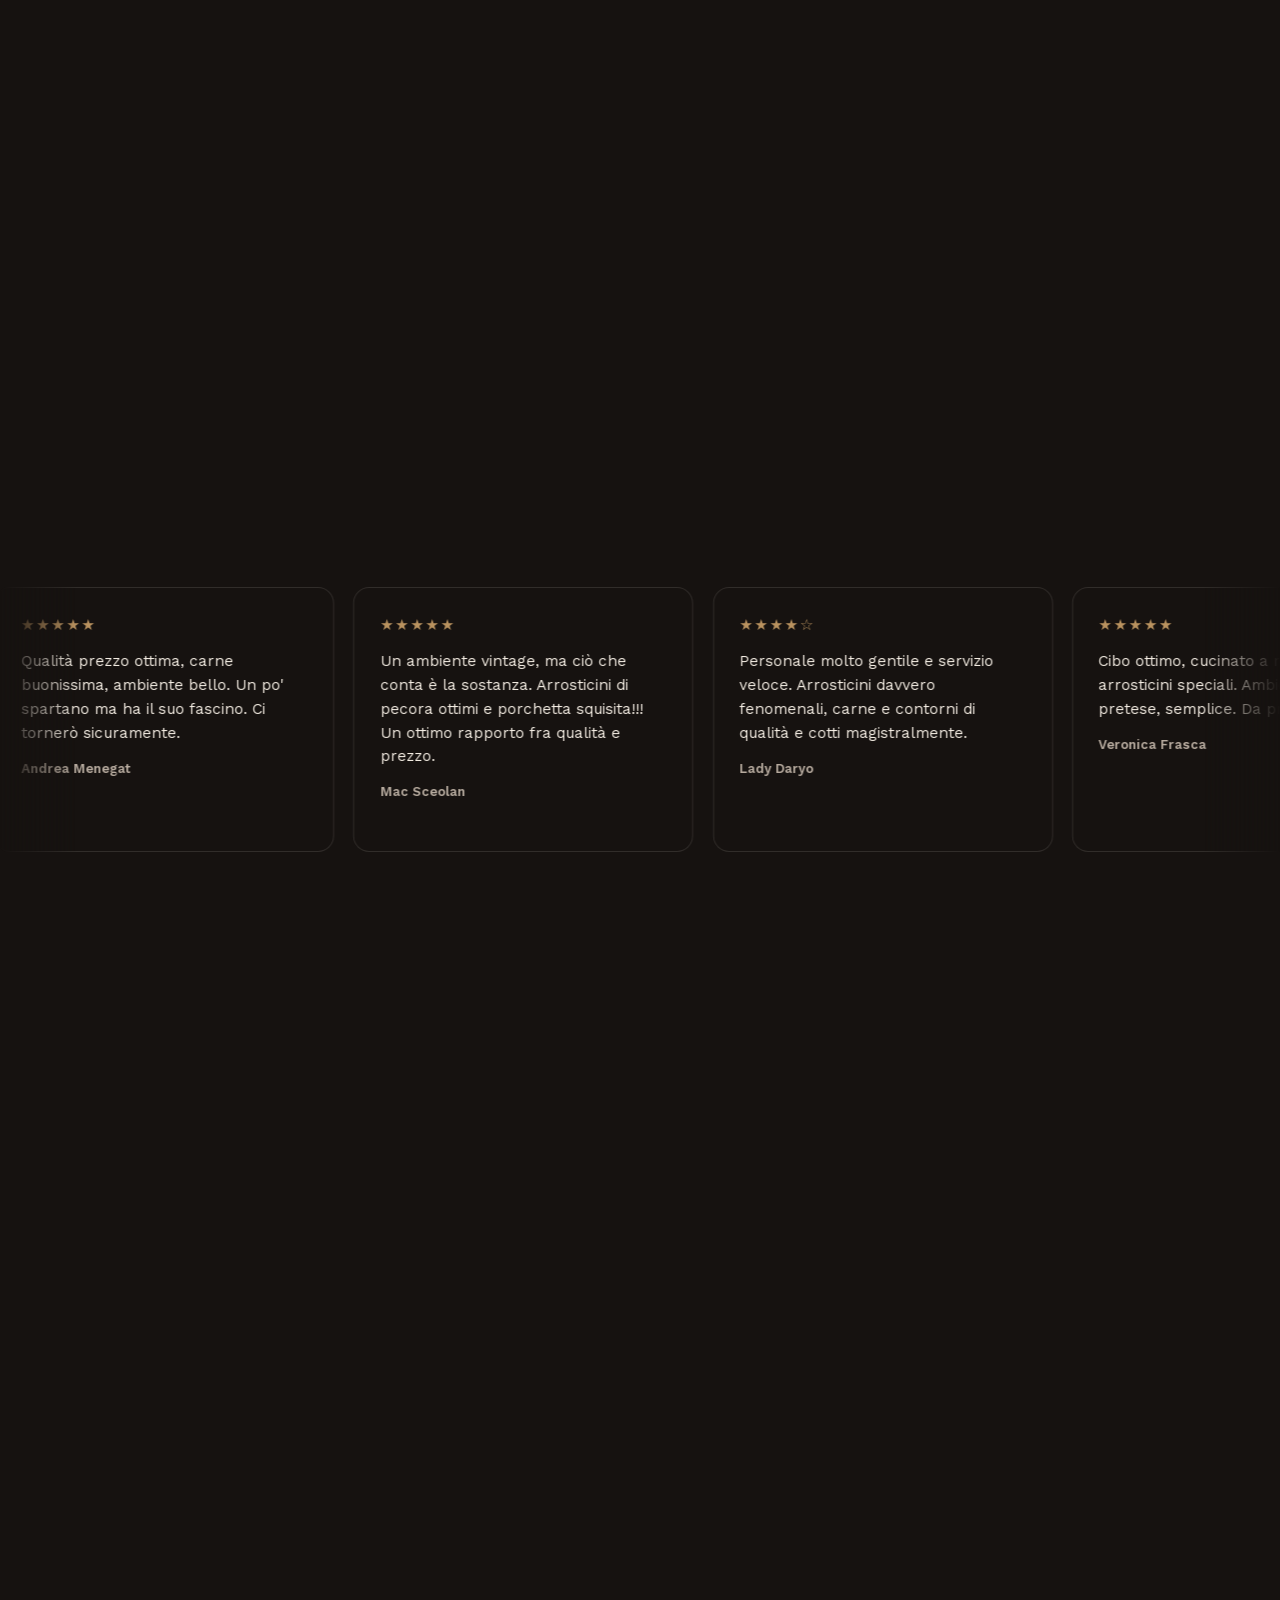
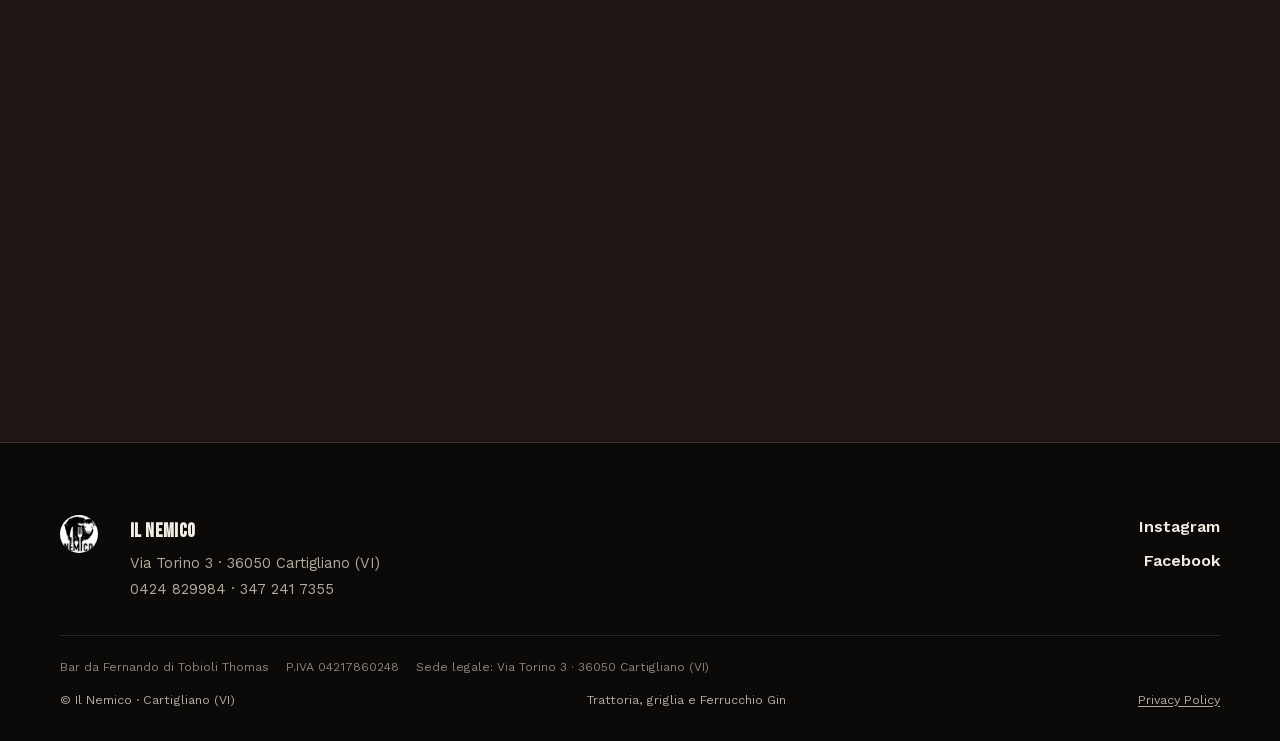
==== commit 029a3a7a: "SEO: canonical, Open Graph/Twitter, JSON-LD, robots.txt, sitemap.xml, favicon PNG, chiave IndexNow C" ====
--- a/index.html
+++ b/index.html
@@ -3,14 +3,28 @@
 <head>
 <meta charset="UTF-8">
 <meta name="viewport" content="width=device-width, initial-scale=1.0">
-<title>Il Nemico · Trattoria e griglia a Cartigliano (VI)</title>
-<meta name="description" content="Il Nemico, trattoria e bar a Cartigliano (VI). Carne alla griglia, arrosticini abruzzesi e il gin artigianale Ferrucchio. Via Torino 3.">
-<meta property="og:title" content="Il Nemico · Cartigliano (VI)">
-<meta property="og:description" content="Fuoco, carne e arrosticini abruzzesi. La trattoria Il Nemico a Cartigliano.">
-<meta property="og:image" content="img/hero-tomahawk.jpg">
+<title>Il Nemico · Trattoria, griglia e arrosticini a Cartigliano (VI)</title>
+<meta name="description" content="Il Nemico (Bar da Fernando), trattoria a Cartigliano (VI): carne alla griglia, arrosticini abruzzesi e gin artigianale Ferrucchio. Via Torino 3, prenota il tuo tavolo.">
+<meta name="robots" content="index, follow, max-image-preview:large, max-snippet:-1">
+<link rel="canonical" href="https://bardafernandonemico.it/">
+<meta property="og:site_name" content="Il Nemico">
+<meta property="og:locale" content="it_IT">
 <meta property="og:type" content="website">
+<meta property="og:url" content="https://bardafernandonemico.it/">
+<meta property="og:title" content="Il Nemico · Trattoria e griglia a Cartigliano (VI)">
+<meta property="og:description" content="Fuoco, carne e arrosticini abruzzesi. La trattoria Il Nemico a Cartigliano, in Via Torino 3.">
+<meta property="og:image" content="https://bardafernandonemico.it/img/og-image.jpg">
+<meta property="og:image:width" content="1200">
+<meta property="og:image:height" content="630">
+<meta property="og:image:alt" content="Tagliata di carne alla griglia de Il Nemico">
+<meta name="twitter:card" content="summary_large_image">
+<meta name="twitter:title" content="Il Nemico · Trattoria e griglia a Cartigliano (VI)">
+<meta name="twitter:description" content="Fuoco, carne e arrosticini abruzzesi. La trattoria Il Nemico a Cartigliano, in Via Torino 3.">
+<meta name="twitter:image" content="https://bardafernandonemico.it/img/og-image.jpg">
 <meta name="theme-color" content="#0c0a09">
-<link rel="icon" href="img/logo.jpg">
+<link rel="icon" href="img/favicon-48.png" sizes="48x48" type="image/png">
+<link rel="icon" href="img/favicon-192.png" sizes="192x192" type="image/png">
+<link rel="apple-touch-icon" href="img/apple-touch-icon.png">
 <link rel="preload" href="fonts/BebasNeue-Regular.woff2" as="font" type="font/woff2" crossorigin>
 <link rel="preload" href="fonts/WorkSans-Variable.woff2" as="font" type="font/woff2" crossorigin>
 <link rel="preload" href="img/hero-tomahawk.jpg" as="image" fetchpriority="high">
@@ -21,14 +35,21 @@
 <script defer src="libs/lenis.min.js"></script>
 <script defer src="js/main.js"></script>
 <noscript><style>#preloader{display:none}[data-reveal],[data-reveal-group]>*{opacity:1 !important;transform:none !important}</style></noscript>
-<!-- Orari, rating e conteggio recensioni verificati sulla scheda Google Business il 14/08/2026 -->
+<!-- Orari verificati sulla scheda Google Business il 14/08/2026. Niente aggregateRating: le linee guida Google escludono le recensioni "self-serving" per le attività locali -->
 <script type="application/ld+json">
 {
   "@context": "https://schema.org",
   "@type": "Restaurant",
+  "@id": "https://bardafernandonemico.it/#restaurant",
   "name": "Il Nemico",
-  "alternateName": "Bar da Fernando",
-  "servesCuisine": "Griglia, carne, arrosticini abruzzesi",
+  "alternateName": ["Bar da Fernando", "Trattoria da Fernando"],
+  "url": "https://bardafernandonemico.it/",
+  "image": "https://bardafernandonemico.it/img/og-image.jpg",
+  "logo": "https://bardafernandonemico.it/img/logo.jpg",
+  "description": "Trattoria e griglia a Cartigliano (VI): carne alla brace, arrosticini abruzzesi e gin artigianale Ferrucchio.",
+  "servesCuisine": ["Griglia", "Carne", "Arrosticini abruzzesi"],
+  "hasMenu": "https://bardafernandonemico.it/menu.pdf",
+  "acceptsReservations": "True",
   "telephone": "+39 0424 829984",
   "address": {
     "@type": "PostalAddress",
@@ -38,16 +59,12 @@
     "addressRegion": "VI",
     "addressCountry": "IT"
   },
+  "hasMap": "https://www.google.com/maps/search/?api=1&query=Via+Torino+3,+36050+Cartigliano+VI",
   "openingHoursSpecification": [
     { "@type": "OpeningHoursSpecification", "dayOfWeek": "Tuesday", "opens": "10:00", "closes": "21:00" },
-    { "@type": "OpeningHoursSpecification", "dayOfWeek": ["Wednesday","Thursday","Friday","Saturday"], "opens": "10:00", "closes": "24:00" },
+    { "@type": "OpeningHoursSpecification", "dayOfWeek": ["Wednesday","Thursday","Friday","Saturday"], "opens": "10:00", "closes": "23:59" },
     { "@type": "OpeningHoursSpecification", "dayOfWeek": "Sunday", "opens": "11:00", "closes": "17:00" }
   ],
-  "aggregateRating": {
-    "@type": "AggregateRating",
-    "ratingValue": "4.5",
-    "reviewCount": "409"
-  },
   "sameAs": [
     "https://www.instagram.com/lo_nemico/",
     "https://www.facebook.com/p/Trattoria-da-Fernando-100046448567103/"
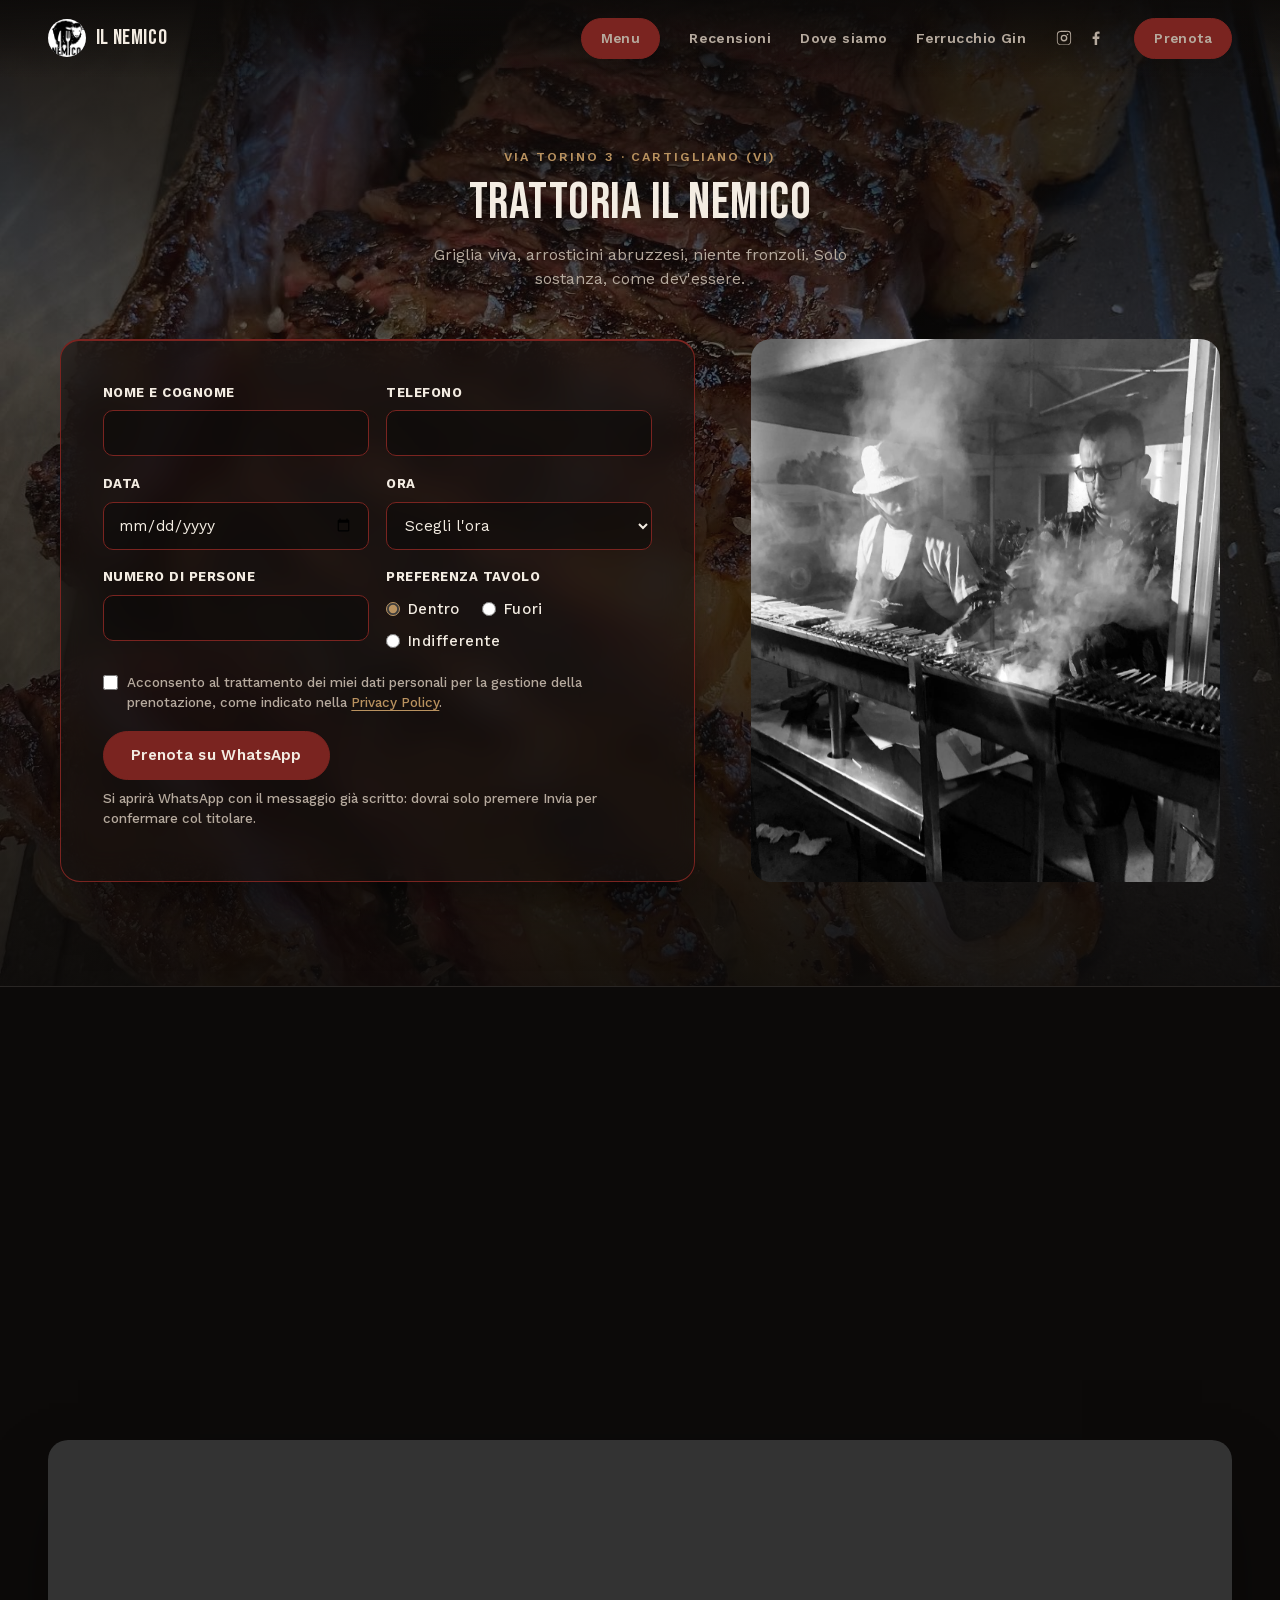
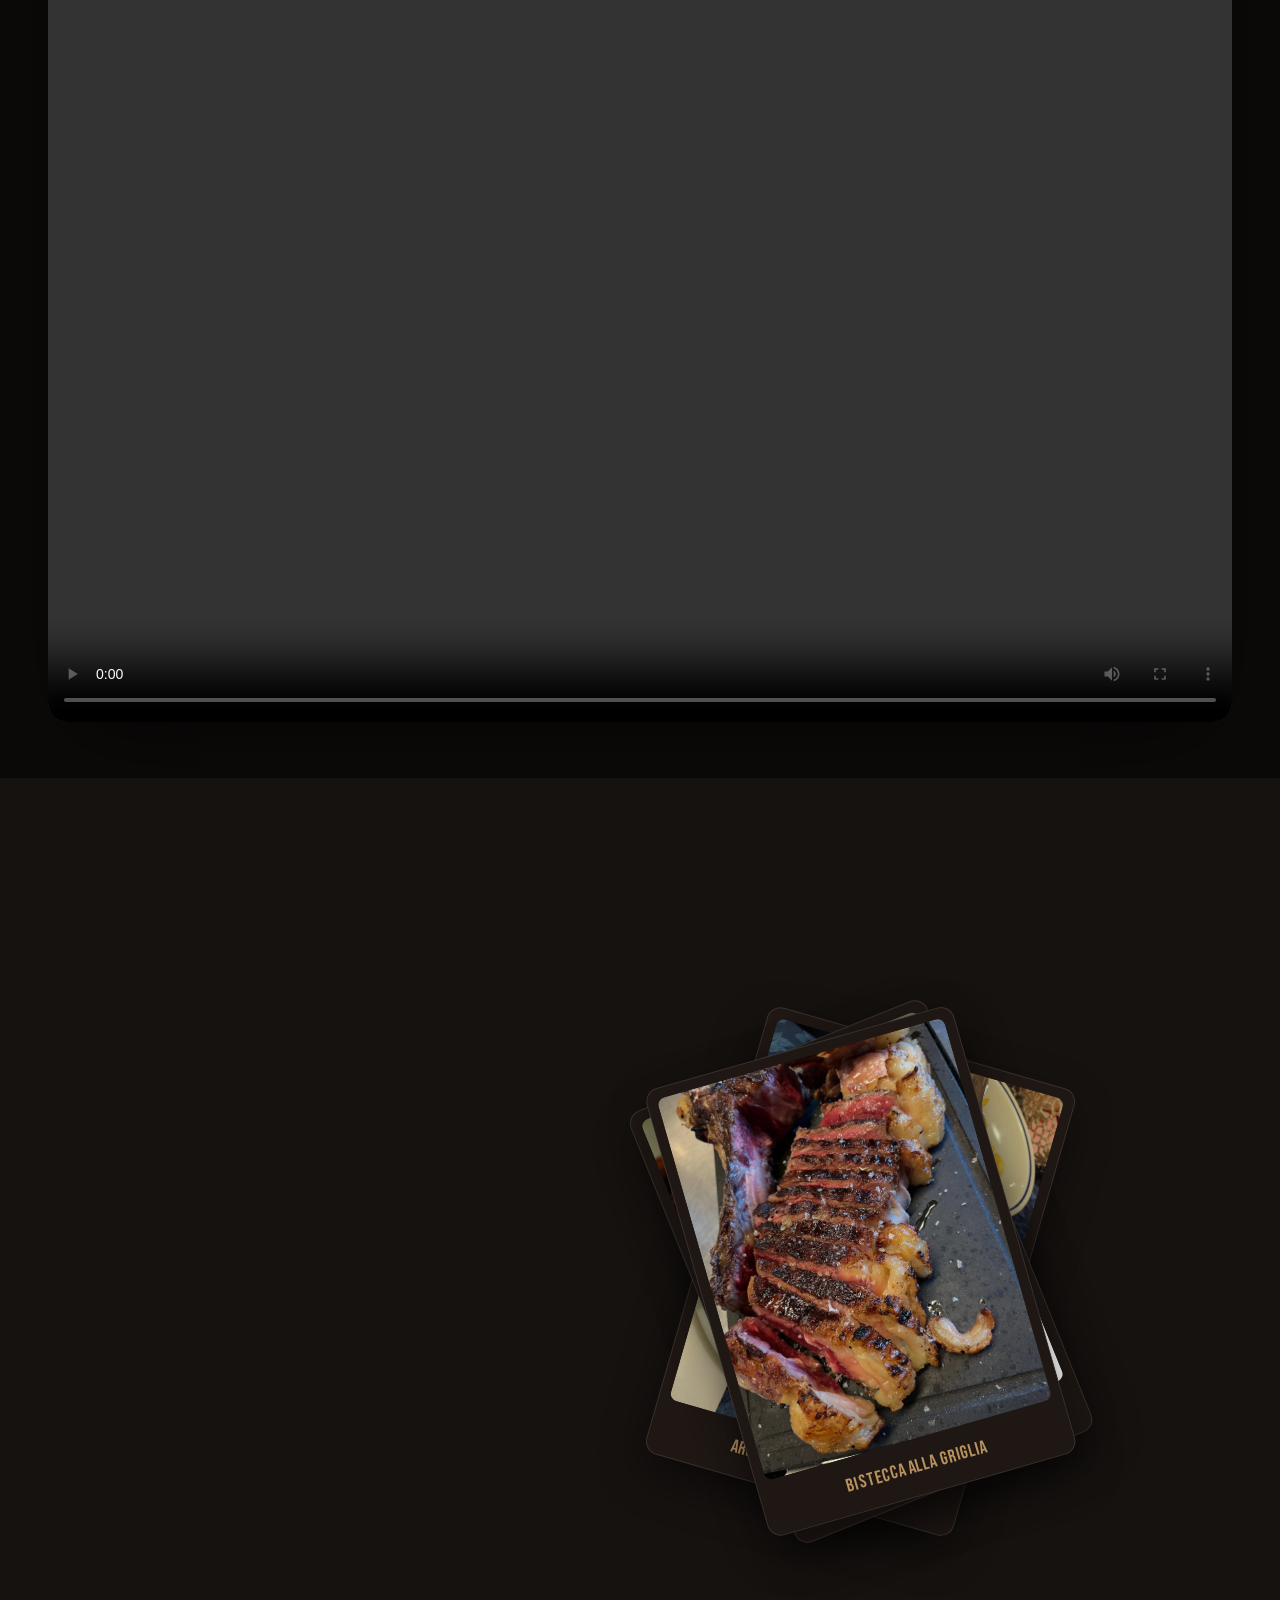
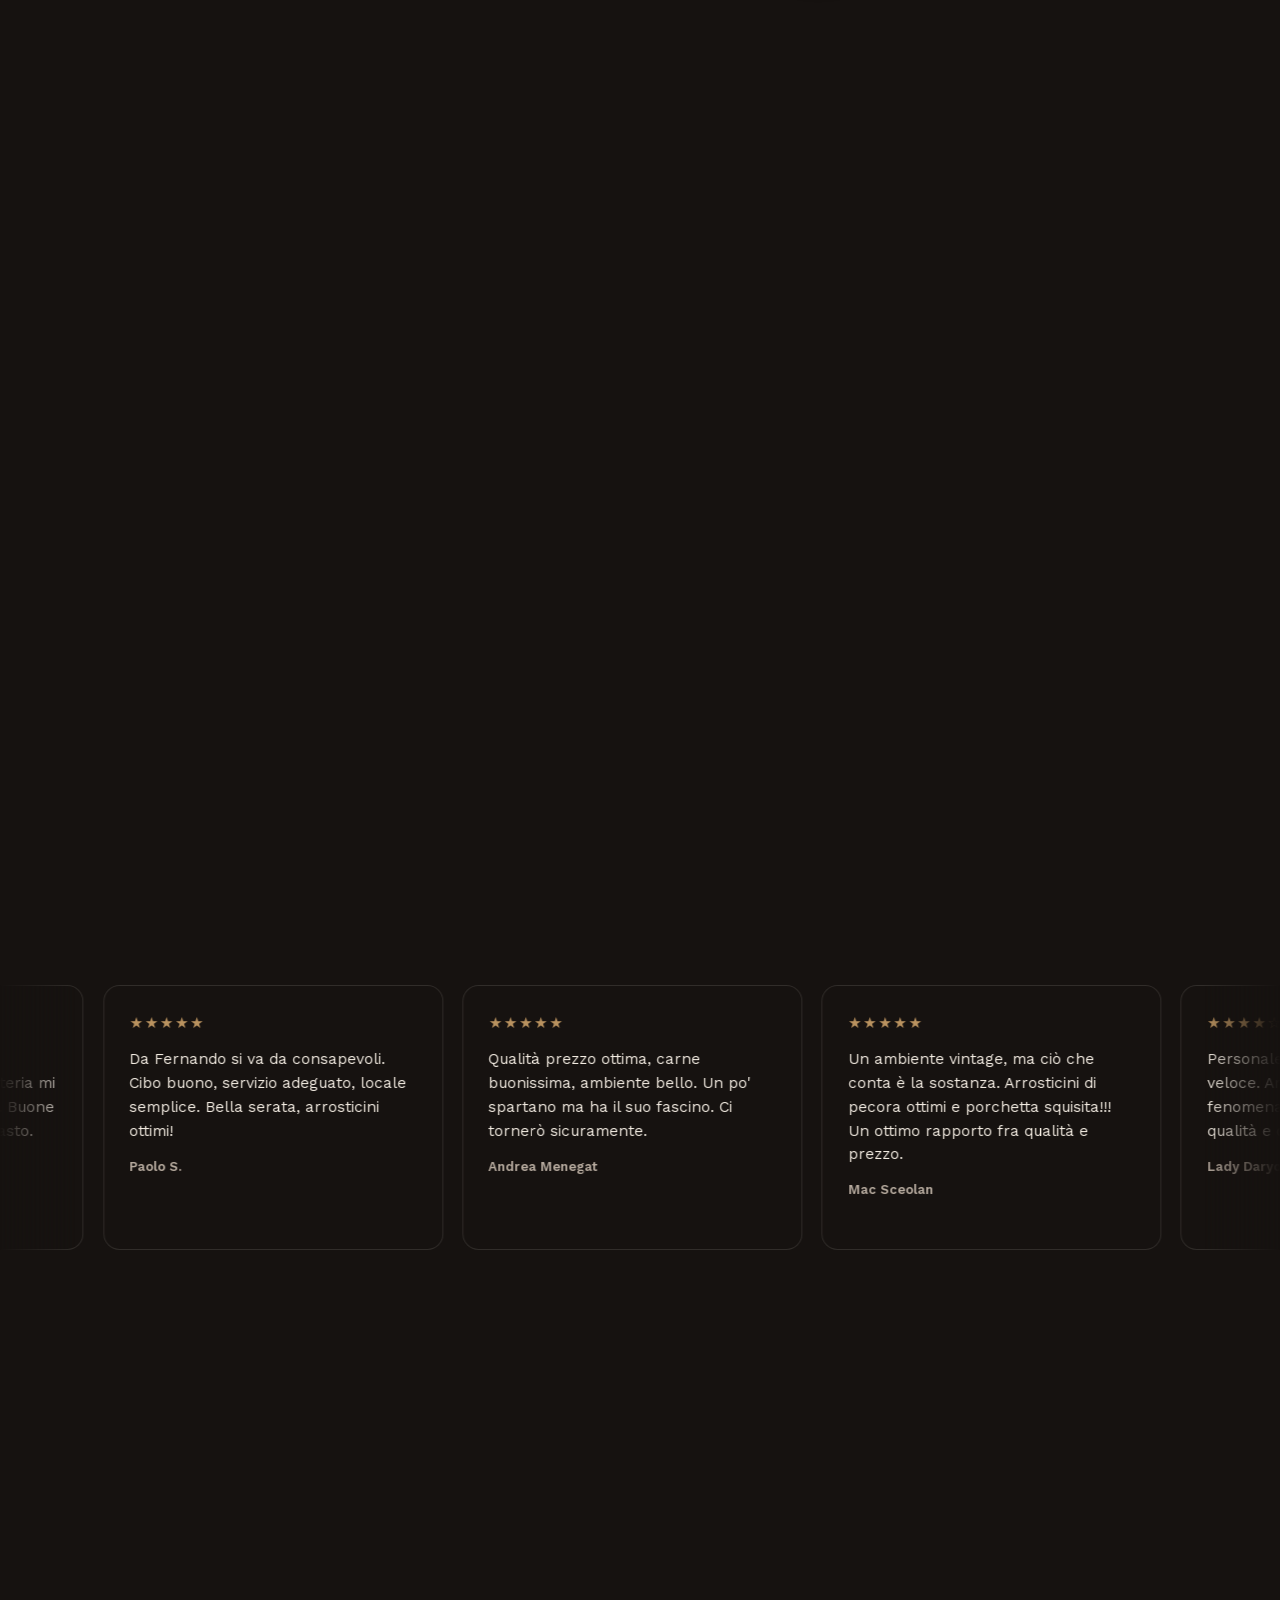
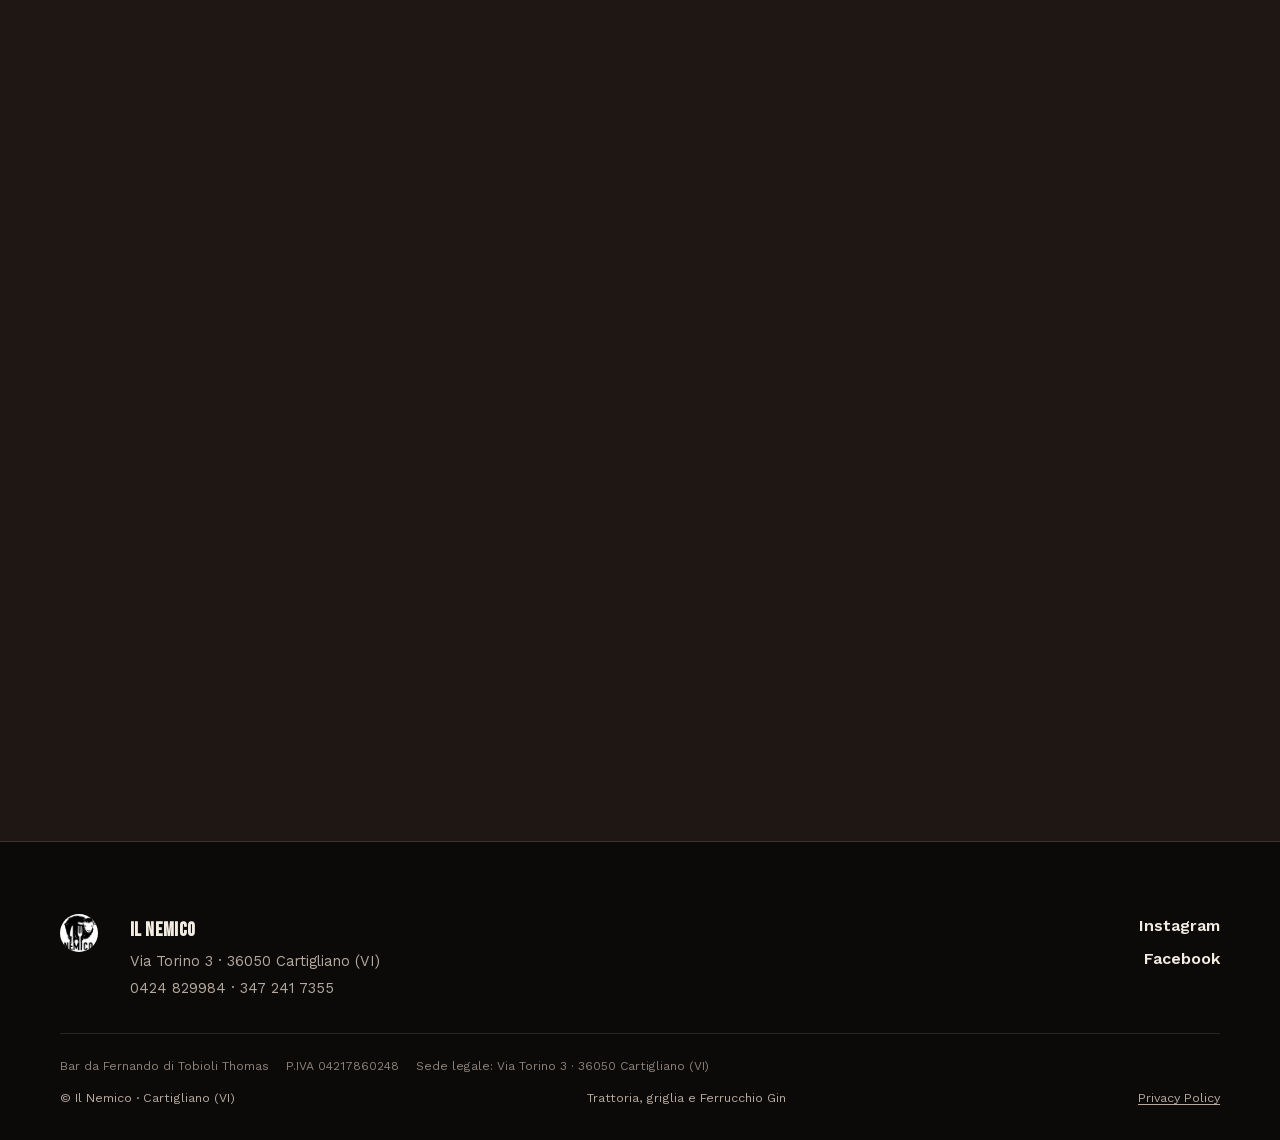
==== commit d3766ec1: "Aggiunge sezione Il nostro menù, dicitura solo servizio bar il martedì e popup in prenotazione Co-Au" ====
--- a/index.html
+++ b/index.html
@@ -191,6 +191,15 @@
     </section>
   </div>
 
+  <!-- ============ IL NOSTRO MENÙ ============ -->
+  <section class="menu-link" id="menu" aria-label="Il nostro menù">
+    <a class="menu-link-a" href="menu.pdf" target="_blank" rel="noopener" data-reveal>
+      <span class="eyebrow">Sfoglia la carta</span>
+      <span class="menu-link-title">Il nostro menù</span>
+      <span class="menu-link-cta">Apri il menù (PDF) <span aria-hidden="true">→</span></span>
+    </a>
+  </section>
+
   <!-- ============ VIDEO TITOLARE ============ -->
   <section class="titolare-video" id="titolare-video" aria-label="Video del titolare de Il Nemico">
     <video src="video/titolare.mp4" controls playsinline preload="metadata" aria-label="Thomas, il titolare de Il Nemico, alla griglia"></video>
@@ -297,7 +306,7 @@
             <!-- Orari verificati sulla scheda Google Business il 14/08/2026. Il sabato di Ferragosto Google segnala "l'orario può variare": normale variazione da singola festività, non riflessa negli orari standard qui sotto. -->
             <ul class="hours-list">
               <li class="closed"><span>Lunedì</span><span>Chiuso</span></li>
-              <li><span>Martedì</span><span>10:00–21:00</span></li>
+              <li><span>Martedì</span><span>10:00–21:00 · Solo servizio bar</span></li>
               <li><span>Mercoledì – Sabato</span><span>10:00–24:00</span></li>
               <li><span>Domenica</span><span>11:00–17:00</span></li>
             </ul>
@@ -395,5 +404,10 @@
   </div>
 </footer>
 
+<dialog class="popup-martedi" id="popup-martedi" aria-labelledby="popup-martedi-testo">
+  <p id="popup-martedi-testo">Il martedì è presente solo servizio bar</p>
+  <button type="button" class="btn btn-red" data-close-popup>Ho capito</button>
+</dialog>
+
 </body>
 </html>
--- a/css/style.css
+++ b/css/style.css
@@ -326,6 +326,49 @@
     border-radius:0; box-shadow:none;
   }
 }
+
+/* ============ IL NOSTRO MENÙ ============ */
+.menu-link{
+  background: var(--bg);
+  padding: clamp(3.5rem, 8vw, 6rem) 1.2rem;
+  text-align:center;
+  border-top: 1px solid var(--line);
+}
+.menu-link-a{
+  display:inline-flex; flex-direction:column; align-items:center; gap:.5rem;
+  color: var(--ink);
+}
+.menu-link-title{
+  font-family: var(--display);
+  font-size: clamp(3rem, 10vw, 6.5rem);
+  line-height:1;
+  text-transform: uppercase;
+  border-bottom: 2px solid var(--gold);
+  padding-bottom: .12em;
+  transition: color .35s var(--ease), border-color .35s var(--ease);
+}
+.menu-link-cta{
+  margin-top:.9rem; font-weight:600; font-size:.95rem; letter-spacing:.06em;
+  color: var(--gold); transition: color .35s var(--ease), transform .35s var(--ease);
+}
+.menu-link-a:hover .menu-link-title,
+.menu-link-a:focus-visible .menu-link-title{ color: var(--gold); }
+.menu-link-a:hover .menu-link-cta,
+.menu-link-a:focus-visible .menu-link-cta{ color: var(--ink); transform: translateX(4px); }
+
+/* ============ POPUP MARTEDÌ ============ */
+.popup-martedi{
+  border: 1px solid var(--gold-dim);
+  border-radius: 20px;
+  background: var(--bg-2);
+  color: var(--ink);
+  padding: 2rem 1.8rem 1.6rem;
+  max-width: min(92vw, 26rem);
+  text-align:center;
+  box-shadow: 0 30px 80px -20px rgba(0,0,0,.85);
+}
+.popup-martedi::backdrop{ background: rgba(0,0,0,.65); }
+.popup-martedi p{ font-size: 1.15rem; line-height:1.4; margin-bottom: 1.4rem; }
 
 /* ============ LA NOSTRA SPECIALITÀ ============ */
 .specialita-cards{
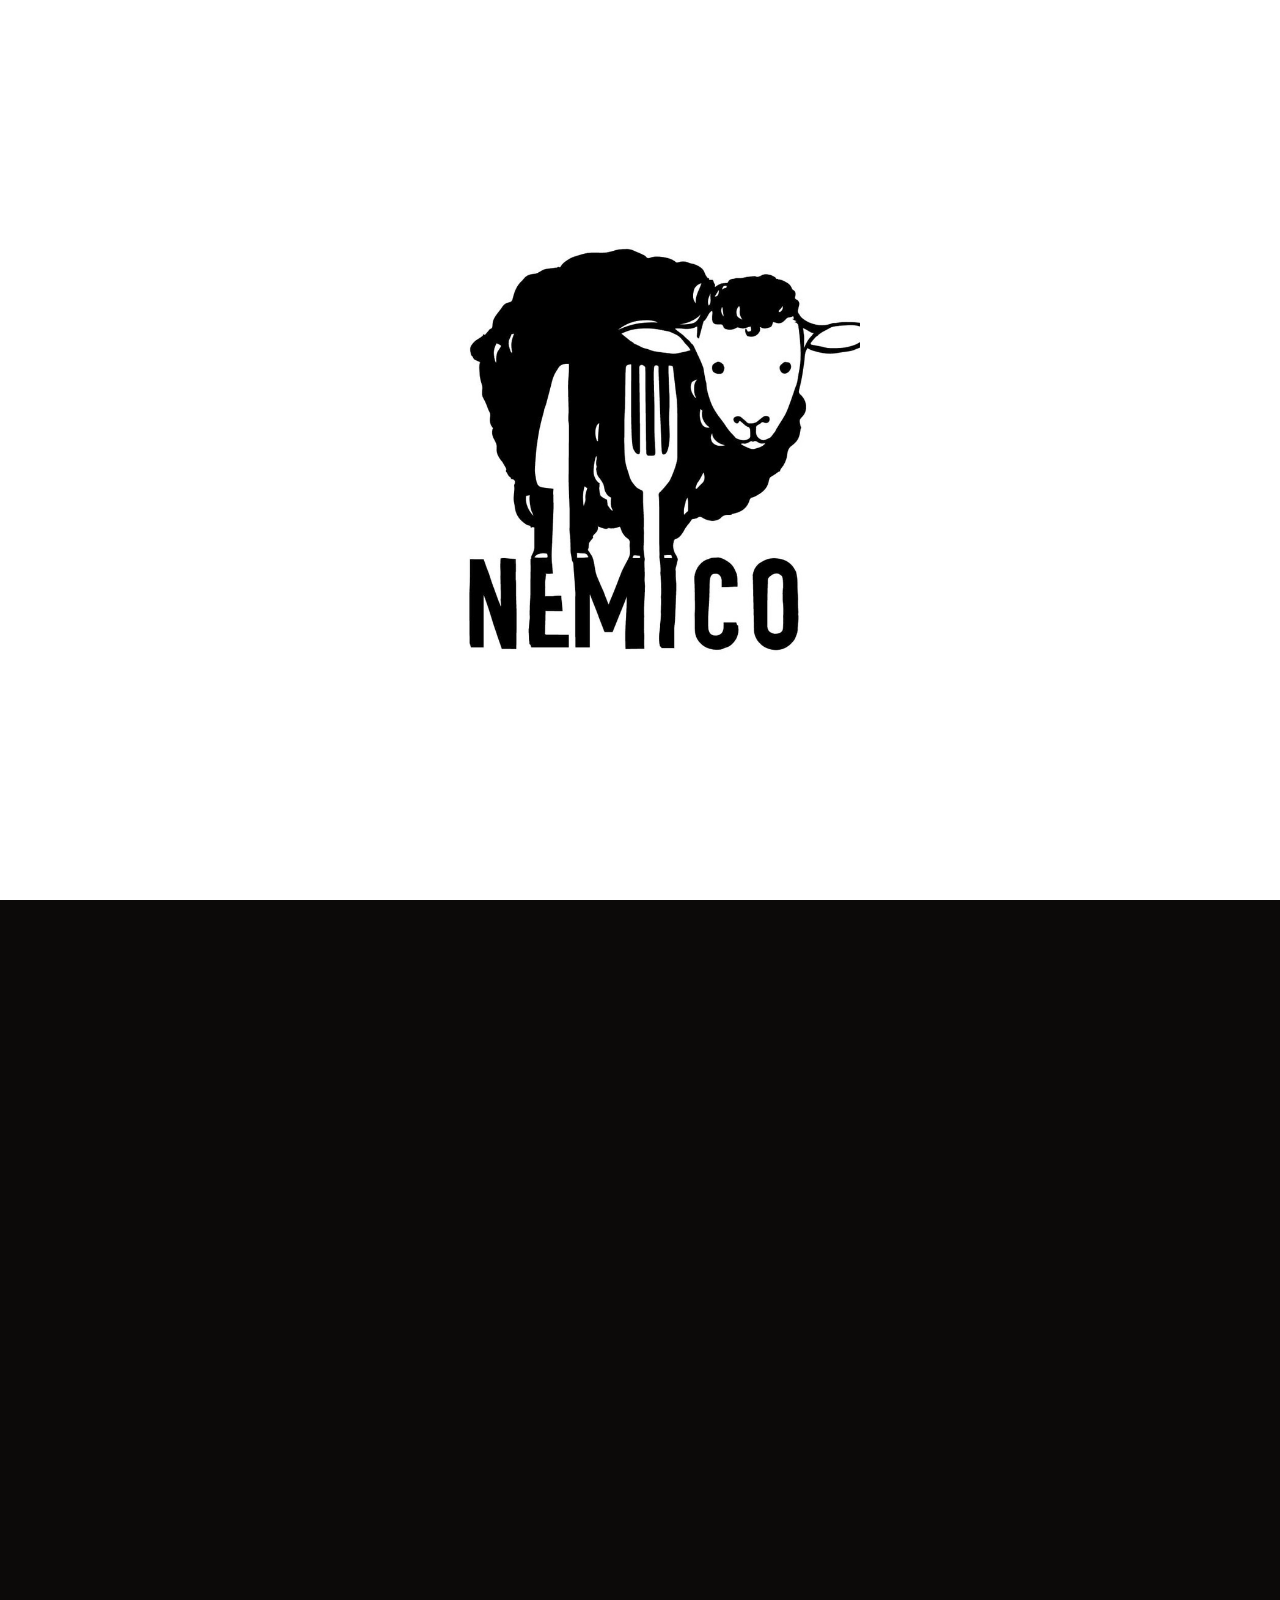
==== commit 330f5de0: "Orari martedì: 'Solo servizio bar' in rosso prima dell'orario Co-Authored-By: Claude Sonnet 5 <norep" ====
--- a/index.html
+++ b/index.html
@@ -306,7 +306,7 @@
             <!-- Orari verificati sulla scheda Google Business il 14/08/2026. Il sabato di Ferragosto Google segnala "l'orario può variare": normale variazione da singola festività, non riflessa negli orari standard qui sotto. -->
             <ul class="hours-list">
               <li class="closed"><span>Lunedì</span><span>Chiuso</span></li>
-              <li><span>Martedì</span><span>10:00–21:00 · Solo servizio bar</span></li>
+              <li><span>Martedì</span><span><em class="solo-bar">Solo servizio bar</em> · 10:00–21:00</span></li>
               <li><span>Mercoledì – Sabato</span><span>10:00–24:00</span></li>
               <li><span>Domenica</span><span>11:00–17:00</span></li>
             </ul>
--- a/css/style.css
+++ b/css/style.css
@@ -472,6 +472,7 @@
   font-size: .92rem; color: var(--ink-dim);
 }
 .hours-list li.closed span:last-child{ color: var(--red-bright); font-weight:600; }
+.hours-list .solo-bar{ font-style:normal; color: var(--red-bright); font-weight:600; }
 .dovesiamo-social{ margin-top: 2rem; padding-top: 1.8rem; border-top: 1px solid var(--line); }
 .dovesiamo-social-label{
   display:block; font-size:.75rem; letter-spacing:.14em; text-transform:uppercase;
